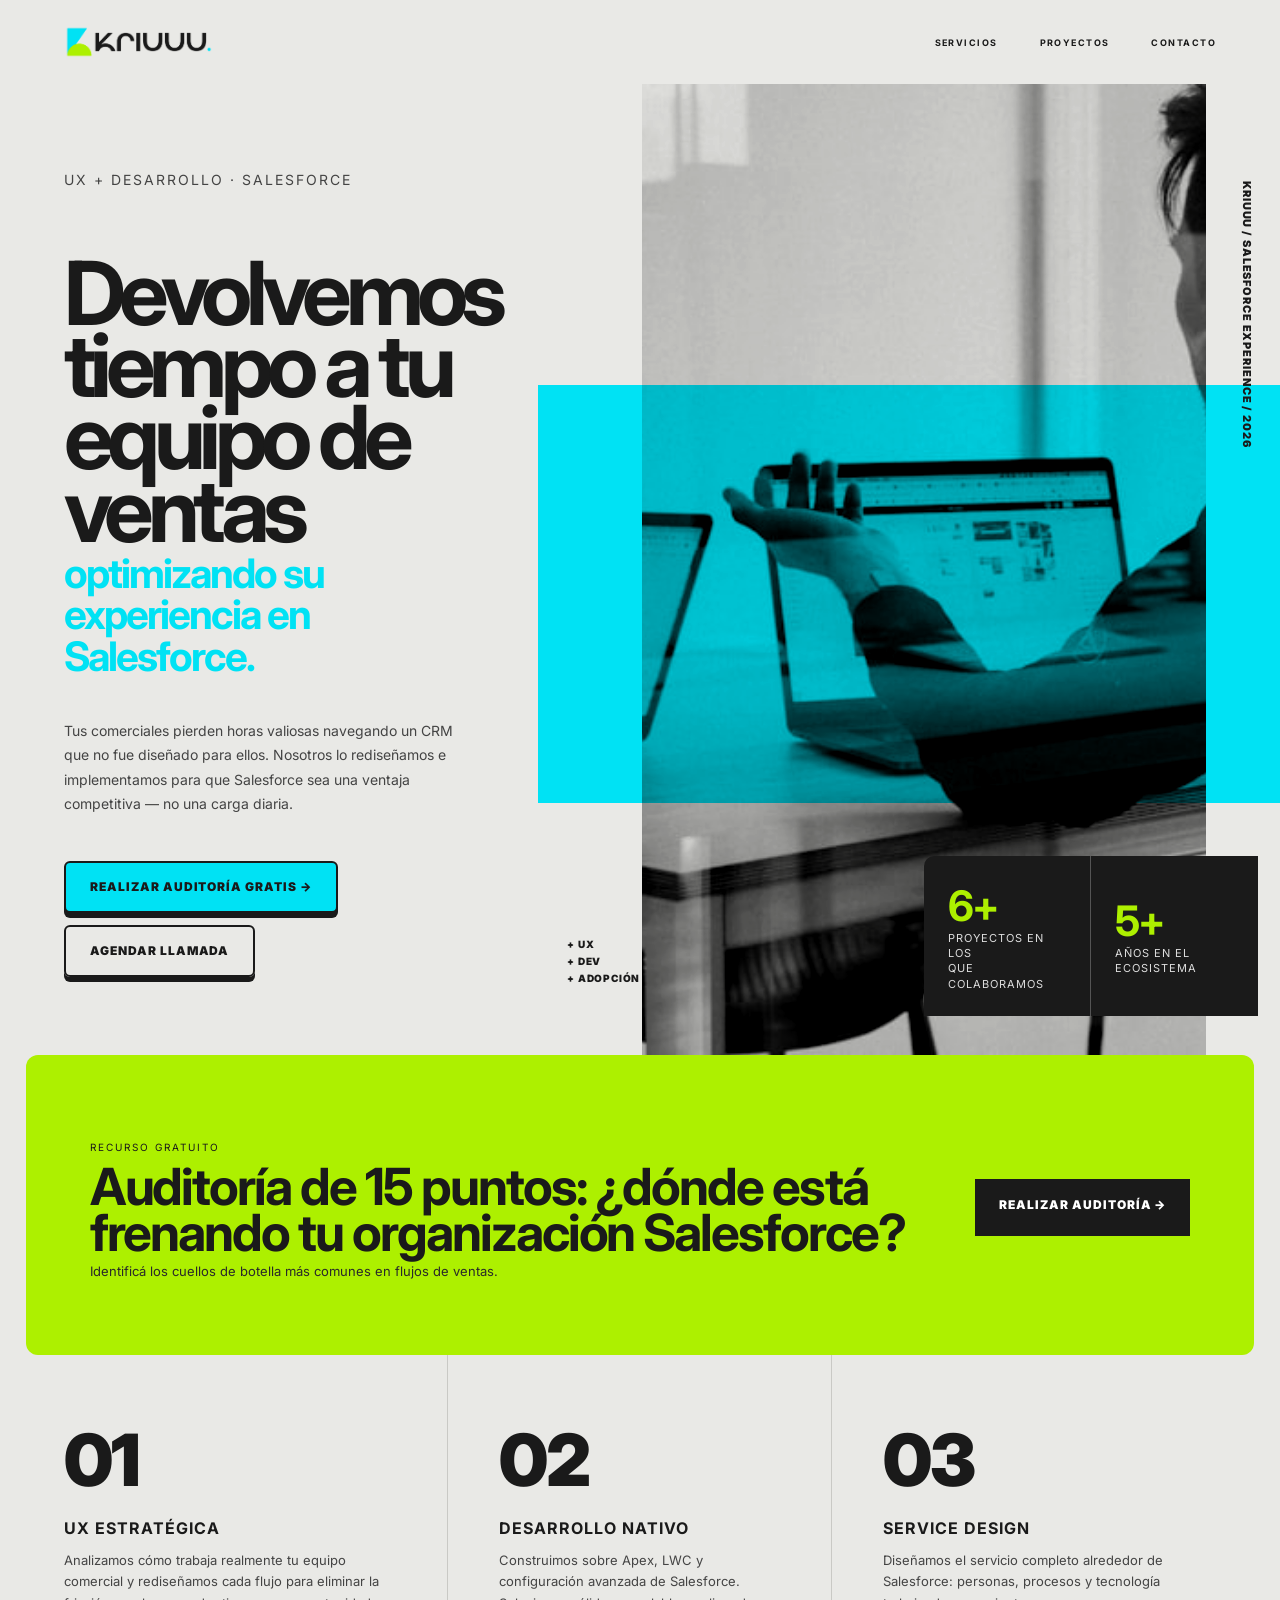
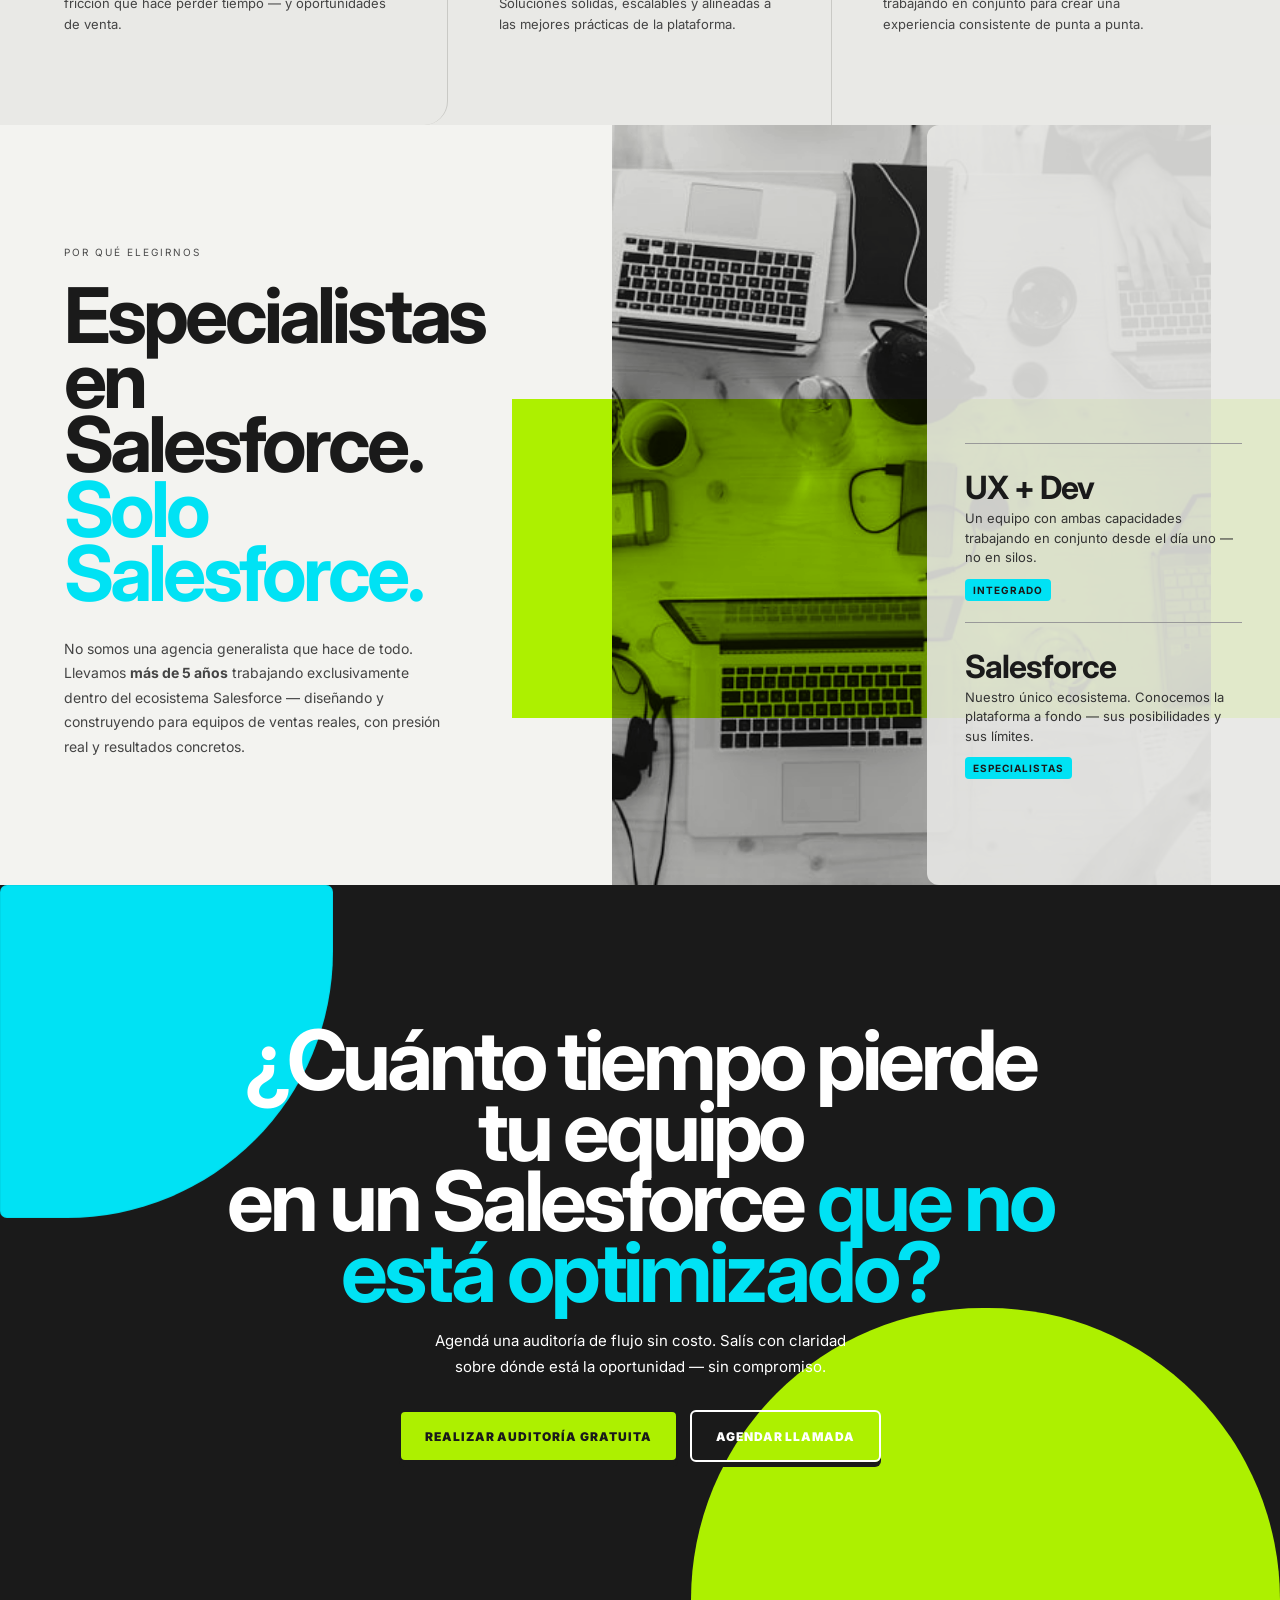
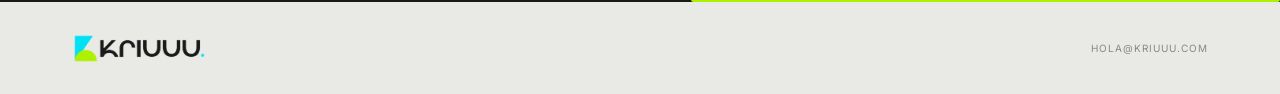
==== index.html @ a0462e57 "Renovar cache de estilos finales" ====
<!doctype html>
<html lang="es">
  <head>
    <meta charset="UTF-8" />
    <meta name="viewport" content="width=device-width, initial-scale=1" />
    <meta name="description" content="UX y desarrollo Salesforce para equipos comerciales." />
    <title>kriuuu — Salesforce UX + Desarrollo</title>
    <link rel="preconnect" href="https://fonts.googleapis.com" />
    <link rel="preconnect" href="https://fonts.gstatic.com" crossorigin />
    <link href="https://fonts.googleapis.com/css2?family=Inter:wght@400;700;900&display=swap" rel="stylesheet" />
    <link rel="stylesheet" href="./styles.css?v=20261105-10" />
    <script src="./script.js" defer></script>
  </head>
  <body>
    <a class="skip-link" href="#contenido-principal">Saltar al contenido principal</a>
    <header class="nav">
      <a class="logo" href="#contenido-principal" aria-label="Kriuuu - Inicio"><img src="./logo-kriuuu.png" alt="Kriuuu"></a>
      <button class="menu-button" aria-label="Abrir menú" aria-expanded="false">Menú</button>
      <nav class="nav-links" aria-label="Navegación principal">
        <a href="#servicios">Servicios</a>
        <a href="#proyectos">Proyectos</a>
        <a href="#contacto">Contacto</a>
      </nav>
    </header>

    <main id="contenido-principal" tabindex="-1">
      <section class="hero">
        <div class="hero-copy">
          <p class="eyebrow">UX + Desarrollo · Salesforce</p>
          <h1>Devolvemos tiempo a tu equipo de ventas <em>optimizando su experiencia en Salesforce.</em></h1>
          <p class="body-copy">Tus comerciales pierden horas valiosas navegando un CRM que no fue diseñado para ellos. Nosotros lo rediseñamos e implementamos para que Salesforce sea una ventaja competitiva — no una carga diaria.</p>
          <div class="button-row">
            <a class="button button-teal" href="./auditoria.html">Realizar auditoría gratis →</a>
            <a class="button button-outline" href="https://calendly.com/mmartinez-kriuuu/kriuuu-auditoria-salesforce" target="_blank" rel="noopener noreferrer">Agendar llamada</a>
          </div>
        </div>
        <div class="hero-visual">
          <img src="./hero.jpg" alt="Profesional trabajando con Salesforce en una laptop" />
          <div class="teal-overlay"></div>
          <div class="stats">
            <div class="stat"><strong>6+</strong><span>Proyectos en los<br />que colaboramos</span></div>
            <div class="stat"><strong>5+</strong><span>Años en el<br />ecosistema</span></div>
          </div>
        </div>
      </section>

      <section class="resource" id="recurso">
        <div>
          <p class="eyebrow">Recurso gratuito</p>
          <h2>Auditoría de 15 puntos: ¿dónde está frenando tu organización Salesforce?</h2>
          <p>Identificá los cuellos de botella más comunes en flujos de ventas.</p>
        </div>
        <a class="button button-dark" href="./auditoria.html">Realizar auditoría →</a>
      </section>

      <section class="services" id="servicios">
        <article><span>01</span><h3>UX estratégica</h3><p>Analizamos cómo trabaja realmente tu equipo comercial y rediseñamos cada flujo para eliminar la fricción que hace perder tiempo — y oportunidades de venta.</p></article>
        <article><span>02</span><h3>Desarrollo nativo</h3><p>Construimos sobre Apex, LWC y configuración avanzada de Salesforce. Soluciones sólidas, escalables y alineadas a las mejores prácticas de la plataforma.</p></article>
        <article><span>03</span><h3>Service Design</h3><p>Diseñamos el servicio completo alrededor de Salesforce: personas, procesos y tecnología trabajando en conjunto para crear una experiencia consistente de punta a punta.</p></article>
      </section>

      <section class="about" id="proyectos">
        <div class="about-copy">
          <p class="eyebrow">Por qué elegirnos</p>
          <h2>Especialistas en<br />Salesforce.<br /><em>Solo Salesforce.</em></h2>
          <p>No somos una agencia generalista que hace de todo. Llevamos <strong>más de 5 años</strong> trabajando exclusivamente dentro del ecosistema Salesforce — diseñando y construyendo para equipos de ventas reales, con presión real y resultados concretos.</p>
        </div>
        <div class="about-visual">
          <img src="./about.png" alt="Vista superior de un equipo trabajando con computadoras" />
          <div class="teal-overlay"></div>
          <div class="capabilities">
            <article><h3>UX + Dev</h3><p>Un equipo con ambas capacidades trabajando en conjunto desde el día uno — no en silos.</p><span>Integrado</span></article>
            <article><h3>Salesforce</h3><p>Nuestro único ecosistema. Conocemos la plataforma a fondo — sus posibilidades y sus límites.</p><span>Especialistas</span></article>
          </div>
        </div>
      </section>

      <section class="cta" id="contacto">
        <h2>¿Cuánto tiempo pierde tu equipo<br />en un Salesforce <em>que no está optimizado?</em></h2>
        <p>Agendá una auditoría de flujo sin costo. Salís con claridad sobre dónde está la oportunidad — sin compromiso.</p>
        <div class="button-row">
          <a class="button button-lime" href="./auditoria.html">Realizar auditoría gratuita</a>
          <a class="button button-ghost" href="https://calendly.com/mmartinez-kriuuu/kriuuu-auditoria-salesforce" target="_blank" rel="noopener noreferrer">Agendar llamada</a>
        </div>
      </section>
    </main>

    <footer><a class="logo" href="#contenido-principal" aria-label="Kriuuu - Inicio"><img src="./logo-kriuuu.png" alt="Kriuuu"></a><a href="mailto:hola@kriuuu.com">hola@kriuuu.com</a></footer>
  </body>
</html>
---- styles.css ----
:root { --ink:#1a1a1a; --text:#444; --line:#d8d8d8; --teal:#00e2f4; --deep-teal:#00e2f4; --lime:#adf000; }
* { box-sizing:border-box; }
html { scroll-behavior:smooth; }
body { margin:0; color:var(--ink); background:#fff; font-family:Inter,Arial,sans-serif; }
a { color:inherit; text-decoration:none; }
.nav { height:116px; padding:0 5.6vw; border-bottom:1px solid var(--line); display:flex; align-items:center; justify-content:space-between; }
.logo { width:170px; display:inline-flex; align-items:center; flex:none; }
.logo img { display:block; width:100%; height:auto; }
.nav-links { display:flex; gap:32px; }
.nav-links a,.eyebrow { color:#555; font-size:10px; letter-spacing:2px; text-transform:uppercase; }
.menu-button { display:none; border:0; background:none; font:700 11px Inter; text-transform:uppercase; letter-spacing:1px; }
.hero,.about { min-height:620px; display:grid; grid-template-columns:1fr 1fr; border-bottom:1px solid var(--line); }
.hero { min-height:740px; }
.hero-copy,.about-copy { padding:80px 11%; display:flex; flex-direction:column; justify-content:center; border-right:1px solid var(--line); }
.hero h1 { max-width:560px; margin:32px 0 24px; font-size:40px; line-height:1.06; letter-spacing:-1.5px; }
em { color:var(--teal); font-style:normal; }
.body-copy { max-width:400px; }
.hero-copy p,.about-copy>p:last-child { font-size:14px; line-height:1.75; color:var(--text); }
.button-row { display:flex; gap:12px; flex-wrap:wrap; margin-top:30px; }
.button { min-height:48px; padding:0 22px; display:inline-flex; align-items:center; justify-content:center; font-size:11px; font-weight:700; letter-spacing:1.1px; text-align:center; text-transform:uppercase; transition:transform .18s,background .18s; }
.button:hover { transform:translateY(-2px); }
.button-teal { color:#fff; background:var(--teal); }
.button-outline { border:2px solid var(--ink); }
.hero-visual,.about-visual { position:relative; overflow:hidden; min-height:520px; }
.hero-visual>img,.about-visual>img { width:100%; height:100%; object-fit:cover; position:absolute; }
.teal-overlay { position:absolute; inset:0; background:rgba(0,226,244,.82); }
.stats { position:absolute; left:7%; right:7%; bottom:48px; display:grid; grid-template-columns:1fr 1fr; }
.stat { min-height:154px; padding:34px 32px 0; border-top:2px solid rgba(255,255,255,.25); }
.stat:first-child { border-right:1px solid rgba(255,255,255,.25); }
.stat strong { display:block; color:var(--teal); font-size:45px; letter-spacing:-2px; }
.stat span { color:rgba(255,255,255,.85); font-size:11px; line-height:1.4; letter-spacing:1px; text-transform:uppercase; }
.resource { min-height:231px; padding:60px 5.6%; color:var(--ink); background:var(--lime); display:flex; align-items:center; justify-content:space-between; gap:40px; }
.resource h2 { margin:10px 0 8px; font-size:20px; letter-spacing:-.5px; }
.resource p:last-child { margin:0; color:#292929; font-size:13px; }
.button-dark { color:#fff; background:var(--ink); flex:none; }
.services { display:grid; grid-template-columns:repeat(3,1fr); border-bottom:1px solid var(--line); }
.services article { min-height:296px; padding:78px 4%; border-right:1px solid var(--line); }
.services article:last-child { border:0; }
.services span { color:var(--line); font-size:35px; font-weight:900; letter-spacing:-2px; }
.services h3 { margin:6px 0 12px; font-size:13px; letter-spacing:1px; text-transform:uppercase; }
.services p { margin:0; color:var(--text); font-size:13px; line-height:1.65; }
.services strong { color:var(--deep-teal); }
.about-copy h2 { margin:16px 0; font-size:36px; line-height:1.1; letter-spacing:-1px; }
.about-copy>p:last-child { max-width:380px; }
.capabilities { position:absolute; inset:0; padding:17% 10%; display:flex; flex-direction:column; justify-content:center; color:#fff; }
.capabilities article { padding:0 0 40px; border-bottom:1px solid rgba(255,255,255,.2); }
.capabilities article+article { padding-top:40px; border:0; }
.capabilities h3 { margin:0 0 2px; font-size:32px; letter-spacing:-1px; }
.capabilities p { margin:0 0 10px; font-size:13px; line-height:1.5; color:rgba(255,255,255,.9); }
.capabilities span { padding:5px 8px; color:var(--ink); background:var(--teal); font-size:10px; font-weight:700; letter-spacing:1px; text-transform:uppercase; }
.cta { min-height:654px; padding:150px 24px; color:#fff; background:var(--ink); text-align:center; }
.cta h2 { margin:0 auto; max-width:680px; font-size:43px; line-height:1.05; letter-spacing:-1.5px; }
.cta h2 em { color:var(--teal); }
.cta>p { max-width:420px; margin:20px auto; color:#aaa; font-size:14px; line-height:1.75; }
.cta .button-row { justify-content:center; }
.button-lime { color:var(--ink); background:var(--teal); }
.button-ghost { border:2px solid #555; }
footer { height:126px; padding:0 5.6%; display:flex; align-items:center; justify-content:space-between; border-top:1px solid var(--line); }
footer .logo { width:135px; }
footer>a:last-child { color:#888; font-size:10px; letter-spacing:1px; text-transform:uppercase; }
@media (max-width:800px) {
  .nav { height:82px; }
  .menu-button { display:block; }
  .nav-links { display:none; position:absolute; z-index:10; top:82px; left:0; right:0; padding:24px; background:#fff; border-bottom:1px solid var(--line); }
  .nav-links.open { display:flex; flex-direction:column; }
  .hero,.about { grid-template-columns:1fr; }
  .hero-copy,.about-copy { padding:72px 7%; border-right:0; }
  .hero h1 { font-size:36px; }
  .hero-visual { min-height:590px; }
  .about-visual { min-height:560px; }
  .resource { align-items:flex-start; flex-direction:column; }
  .services { grid-template-columns:1fr; }
  .services article { min-height:0; padding:52px 7%; border-right:0; border-bottom:1px solid var(--line); }
  .cta { min-height:580px; padding:100px 7%; }
  .cta h2 { font-size:36px; }
}
@media (max-width:480px) {
  .logo { width:145px; }
  .hero-copy { padding-top:58px; padding-bottom:58px; }
  .hero h1 { font-size:31px; }
  .hero-visual { min-height:500px; }
  .stats { left:5%; right:5%; bottom:28px; }
  .stat { padding:25px 18px 0; }
  .stat strong { font-size:38px; }
  .resource { padding:48px 7%; }
  .about-copy h2 { font-size:32px; }
  .capabilities { padding:12% 7%; }
  .capabilities h3 { font-size:28px; }
  .cta h2 { font-size:31px; }
  .button { width:100%; }
}
@media (prefers-reduced-motion:reduce) { html { scroll-behavior:auto; } .button { transition:none; } }
.audit-body{padding:30px 16px;background:#202020}.audit-page{width:min(794px,100%);margin:auto;background:#fff;box-shadow:0 4px 40px #0004}.audit-header{height:52px;padding:0 48px;display:flex;align-items:center;justify-content:space-between;border-bottom:1px solid var(--line);color:#888;font-size:8.5px;letter-spacing:1.5px;text-transform:uppercase}.audit-header a{color:var(--ink);font-size:21px;font-weight:900;letter-spacing:-1.5px;text-transform:none}.audit-step{display:none}.audit-step.active{display:block}.audit-kicker{margin:0 0 16px;color:#888;font-size:8.5px;letter-spacing:1.7px;text-transform:uppercase}.audit-cover{padding:48px;min-height:253px;background:var(--lime)}.audit-cover .audit-kicker{color:#555}.audit-cover h1{margin:0 0 8px;font-size:44px;line-height:1.02;letter-spacing:-2.5px}.audit-cover h2{margin:0;font-size:17px}.audit-intro{display:grid;grid-template-columns:1fr 1fr;border-bottom:1px solid var(--line)}.audit-intro article{min-height:240px;padding:32px 48px;font-size:11.5px;line-height:1.75}.intro-dark{color:#fff;background:var(--ink)}.intro-dark .audit-kicker{color:#ffffff66}.audit-tags{display:flex;gap:6px;flex-wrap:wrap}.audit-tags span{padding:5px 8px;color:var(--ink);background:var(--lime);font-size:7.5px;font-weight:700;text-transform:uppercase}.audit-how,.result-guide{padding:28px 48px 0;border-bottom:1px solid var(--line)}.audit-how>div{display:grid;grid-template-columns:repeat(3,1fr)}.audit-how article{min-height:120px;padding-right:20px}.audit-how article+article{padding-left:20px;border-left:1px solid var(--line)}.audit-how b{color:var(--line);font-size:32px}.audit-how p{font-size:10px;line-height:1.65}.result-guide>div{display:grid;grid-template-columns:repeat(4,1fr);border:1px solid var(--line)}.result-guide article{min-height:123px;padding:18px;border-right:1px solid var(--line)}.result-guide article:last-child{border:0}.result-guide i{display:block;width:8px;height:8px;margin-bottom:10px;background:currentColor}.result-guide b{display:block;color:var(--ink);font-size:8.5px}.result-guide strong{display:block;margin:5px 0;font-size:13px}.result-guide p{color:#888;font-size:8.5px;line-height:1.5}.excellent{color:var(--teal)}.improvable{color:#c8b800}.critical{color:#e07800}.urgent{color:#d4183d}.audit-actions{padding:32px 48px;display:flex;justify-content:space-between;gap:16px}.audit-actions button,.audit-actions a{border:0;padding:14px 20px;background:var(--lime);font:700 9px Inter;letter-spacing:1px;text-transform:uppercase;cursor:pointer}.audit-actions .back,.audit-actions a{color:#666;background:#f2f2f2}.question-category>header{height:48px;padding:0 48px;display:flex;align-items:center;gap:16px}.question-category>header span{font-size:10px;font-weight:900;letter-spacing:2px}.question-category>header b{font-size:13px}.question-category>header small{opacity:.45;font-size:8.5px;letter-spacing:1px;text-transform:uppercase}.question-category.ux>header{background:var(--teal)}.question-category.adoption>header{color:#fff;background:var(--deep-teal)}.question-category.data>header{color:#fff;background:var(--ink)}.question-category>div{padding:0 48px}.question{min-height:84px;padding:18px 0;display:grid;grid-template-columns:48px 1fr auto;gap:20px;border-bottom:1px solid var(--line)}.question>span{font-size:13px;font-weight:900;color:var(--teal)}.adoption .question>span{color:var(--deep-teal)}.data .question>span{color:#999}.question h3{margin:0 0 6px;font-size:11px;letter-spacing:.55px;text-transform:uppercase}.question p{margin:0;color:var(--text);font-size:11px;line-height:1.7}.question fieldset{margin:0;padding:0;display:flex;gap:6px;border:0}.question label{width:34px;height:28px;display:flex;align-items:center;justify-content:center;border:1px solid var(--line);color:#777;font-size:8px;font-weight:700;cursor:pointer}.question label:has(input:checked){color:#fff;border-color:var(--deep-teal);background:var(--deep-teal)}.question input{position:absolute;opacity:0}.audit-note{margin:40px 48px 0;padding:14px 16px;border-top:1px solid var(--line);border-left:4px solid var(--deep-teal)}.audit-note b{color:var(--deep-teal);font-size:8px;letter-spacing:1px;text-transform:uppercase}.audit-note p{color:var(--text);font-size:9px;line-height:1.6}.audit-result{margin:32px 48px;padding:28px;border:1px solid var(--line)}.audit-result h2{margin:0;font-size:28px}.audit-result>p:last-of-type{color:var(--text);font-size:12px}.audit-result>div{height:8px;background:#eee}.audit-result>div span{display:block;width:0;height:100%;background:var(--teal);transition:width .3s}.audit-offer{margin:24px 48px;padding:36px 40px;color:#fff;background:var(--ink)}.audit-offer .audit-kicker{color:#ffffff66}.audit-offer h2{font-size:18px;line-height:1.3}.audit-offer h2 em{color:var(--lime)}.audit-offer>p{color:#ffffffb8;font-size:11px;line-height:1.75}.audit-offer>div{margin-top:24px;padding:20px 24px;display:grid;grid-template-columns:1fr auto;align-items:center;gap:24px;border:1px solid #ffffff20;background:#ffffff10}.audit-offer>div p{margin:0;color:#ffffffd9;font-size:11px;line-height:1.7}.audit-offer>div b{color:var(--lime);font-size:8.5px;text-transform:uppercase}.audit-offer>div a{padding:14px 18px;color:var(--ink);background:var(--lime);font-size:9px;font-weight:700;text-transform:uppercase}.audit-footer{height:40px;display:flex;align-items:center;justify-content:center;border-top:1px solid var(--line);color:#888;font-size:8px;letter-spacing:.8px;text-transform:uppercase}
@media(max-width:650px){.audit-body{padding:0}.audit-header{padding:0 20px}.audit-header>span:nth-child(2){display:none}.audit-cover{padding:42px 24px}.audit-cover h1{font-size:38px}.audit-intro{grid-template-columns:1fr}.audit-intro article{min-height:0;padding:36px 24px}.audit-how,.result-guide{padding:28px 24px 0}.audit-how>div,.result-guide>div{grid-template-columns:1fr}.audit-how article{min-height:0;padding:20px 0!important;border-left:0!important;border-bottom:1px solid var(--line)}.result-guide article{min-height:0;border-right:0;border-bottom:1px solid var(--line)}.question-category>header,.question-category>div{padding-left:24px;padding-right:24px}.question{grid-template-columns:32px 1fr;gap:12px}.question fieldset{grid-column:2}.question label{width:60px;height:34px}.audit-note,.audit-result,.audit-offer{margin-left:24px;margin-right:24px}.audit-offer{padding:28px 24px}.audit-offer>div{grid-template-columns:1fr}.audit-actions{padding:28px 24px}}

/* Resultado visual e interactivo */
.audit-result{--result-color:#aaa;margin:32px 48px;padding:32px;display:grid;grid-template-columns:180px 1fr;gap:32px;align-items:center;border:1px solid var(--line);background:#f8f8f6}
.audit-result[data-level="excellent"]{--result-color:var(--teal)}.audit-result[data-level="improvable"]{--result-color:#c8b800}.audit-result[data-level="critical"]{--result-color:#e07800}.audit-result[data-level="urgent"]{--result-color:#d4183d}
.audit-result>.score-ring{--score:0deg;width:168px;height:168px;padding:13px;border-radius:50%;background:conic-gradient(var(--result-color) var(--score),#e4e4df 0);transition:background .4s}
.audit-result>.result-content{height:auto;background:transparent}.audit-result>.result-content span{display:inline;width:auto;height:auto;background:transparent;transition:none}.audit-result>.result-content .result-status{display:inline-block;color:#fff;background:var(--result-color)}.audit-result .category-scores i span{display:block;width:0;height:100%;background:var(--result-color);transition:width .4s}
.score-ring>div{height:100%;display:flex;flex-direction:column;align-items:center;justify-content:center;border-radius:50%;background:#fff}.score-ring strong{font-size:50px;line-height:1;letter-spacing:-3px}.score-ring span{margin-top:5px;color:#888;font-size:9px;letter-spacing:1px;text-transform:uppercase}
.result-content h2{max-width:430px;margin:8px 0;font-size:25px;line-height:1.12;letter-spacing:-.8px}.result-content>p:not(.audit-kicker):not(.result-count){margin:0;color:var(--text);font-size:11.5px;line-height:1.65}.result-status{display:inline-block;padding:5px 8px;color:#fff;background:var(--result-color);font-size:8px;font-weight:700;letter-spacing:1px;text-transform:uppercase}
.category-scores{margin-top:22px;display:grid;grid-template-columns:repeat(3,1fr);gap:12px}.category-scores>div{display:grid;grid-template-columns:1fr auto;gap:7px}.category-scores span,.category-scores b{font-size:8px;text-transform:uppercase}.category-scores i{grid-column:1/-1;height:5px;overflow:hidden;background:#e2e2dd}.category-scores i span{display:block;width:0;height:100%;background:var(--result-color);transition:width .4s}.result-count{margin:18px 0 0;color:#777;font-size:9px;text-transform:uppercase}.result-count strong{color:var(--ink);font-size:14px}
@media(max-width:650px){.audit-result{grid-template-columns:1fr;padding:26px}.score-ring{margin:auto}.category-scores{grid-template-columns:1fr}}

/* Flujo continuo: toda la auditoría en una sola página */
.audit-step{display:block}.audit-step[data-step="2"],.audit-step[data-step="3"]{border-top:12px solid #f0f0ed}.audit-step[data-step="1"]>.audit-actions,.audit-step[data-step="2"]>.audit-actions{display:none}.audit-step[data-step="3"]>.audit-actions{justify-content:flex-end}.audit-step[data-step="3"]>.audit-actions .back{display:none}

.answers-missing{display:flex!important;width:fit-content!important;height:auto!important;margin:10px 0 0!important;padding:7px 10px;color:#666!important;background:#ecece7!important;font-size:9px!important;line-height:1.4!important}.answers-missing[hidden]{display:none!important}
.score-ring>div{display:grid;place-content:center;place-items:center;text-align:center}.score-ring strong{display:block;width:100%;margin:0;text-align:center;font-variant-numeric:tabular-nums;letter-spacing:-2px;transform:translateX(-1px)}.score-ring span{display:block;width:100%;height:auto;text-align:center}

/* Respuestas de la Auditoría 360° */
.question fieldset{flex-wrap:wrap;justify-content:flex-end}.question label{width:auto;min-width:38px;padding:0 7px}.question label.na:has(input:checked){color:#444;border-color:#aaa;background:#ddd}.question-category.commercial>header{background:var(--teal)}.question-category.clouds>header{color:#fff;background:var(--ink)}
.audit-profile{margin:32px 48px 0;padding:28px;border:1px solid var(--line);background:#f8f8f6}.audit-profile h2{margin:0 0 8px;font-size:22px}.audit-profile>p:not(.audit-kicker){margin:0;color:var(--text);font-size:10px;line-height:1.6}.audit-profile>div{margin-top:22px;display:grid;grid-template-columns:1fr 1fr;gap:14px}.audit-profile label{display:grid;gap:7px;color:#555;font-size:8px;font-weight:700;letter-spacing:.7px;text-transform:uppercase}.audit-profile input,.audit-profile select{width:100%;height:39px;padding:0 11px;border:1px solid var(--line);border-radius:0;background:#fff;color:var(--ink);font:10px Inter;text-transform:none}.audit-profile input:focus,.audit-profile select:focus{outline:2px solid var(--teal);outline-offset:1px}
@media(max-width:650px){.audit-profile{margin:28px 24px 0;padding:24px}.audit-profile>div{grid-template-columns:1fr}.question fieldset{justify-content:flex-start}}

/* Identidad visual Kriuuu: cyan + lima + negro, auditoría a pantalla completa */
.audit-body{--ink:#1a1a1a;--text:#444;--line:#d8d8d8;--teal:#00e2f4;--deep-teal:#00e2f4;--lime:#adf000;width:100%;padding:0;background:#f5f5f2}
.audit-page{width:100%;max-width:none;margin:0;background:#fff;box-shadow:none;overflow:hidden}
.audit-header{height:82px;padding:0 6vw;border-color:var(--line);background:#fff}.audit-header .logo{width:155px}
.audit-cover{min-height:390px;padding:80px 6vw;color:#fff;background:var(--ink);position:relative;overflow:hidden}.audit-cover:before{content:"";position:absolute;width:300px;height:300px;right:8vw;top:0;background:var(--teal);clip-path:polygon(0 0,100% 0,0 100%)}.audit-cover:after{content:"";position:absolute;width:360px;height:180px;right:3vw;bottom:-1px;border-radius:360px 360px 0 0;background:var(--lime)}.audit-cover .audit-kicker{color:#fff}.audit-cover h1,.audit-cover h2,.audit-cover .audit-kicker{position:relative;z-index:1}.audit-cover h1{font-size:clamp(54px,7vw,104px);letter-spacing:-5px}.audit-cover h2{font-size:clamp(18px,2vw,30px)}
.audit-intro article{min-height:300px;padding:56px 6vw;font-size:14px}.intro-dark{background:var(--ink)}.audit-tags span{color:var(--ink);background:var(--teal)}
.audit-how,.result-guide{padding:48px 6vw 0}.audit-how article{min-height:145px}.audit-how b{color:var(--teal);font-size:42px}.audit-how p{font-size:12px}.result-guide article{min-height:150px;padding:24px}.result-guide strong{font-size:16px}.result-guide p{font-size:10px}.excellent,.improvable{color:var(--teal)}.urgent,.critical{color:var(--lime)}
.audit-profile{margin:48px 6vw 0;padding:40px;background:#f6f4ef}.audit-profile h2{font-size:30px}.audit-profile>p:not(.audit-kicker){font-size:12px}.audit-profile label{font-size:9px}.audit-profile input,.audit-profile select{height:48px;font-size:12px}
.question-category>header{height:64px;padding:0 6vw}.question-category>header b{font-size:16px}.question-category>div{padding:0 6vw}.question-category.commercial>header{color:var(--ink);background:var(--teal)}.question-category.data>header,.question-category.clouds>header{color:var(--ink);background:var(--lime)}
.question{min-height:110px;padding:24px 0;grid-template-columns:58px 1fr auto}.question>span,.data .question>span{color:var(--deep-teal);font-size:16px}.question h3{font-size:12px}.question p{font-size:13px}.question label{min-width:54px;height:36px;padding:0 11px;border-color:#b8b8b8;font-size:8px}.question label:has(input:checked){color:var(--ink);border-color:var(--lime);background:var(--lime)}.question label.na:has(input:checked){color:var(--ink);border-color:var(--teal);background:var(--teal)}
.audit-note{margin:48px 6vw 0;padding:20px 22px;border-left-color:var(--teal)}.audit-note b{color:var(--deep-teal)}.audit-note p{font-size:11px}
.audit-result{margin:56px 6vw;padding:48px;grid-template-columns:220px 1fr;gap:48px;border-color:var(--line);background:#f6f4ef}.audit-result[data-level="excellent"]{--result-color:var(--teal)}.audit-result[data-level="improvable"]{--result-color:var(--lime)}.audit-result[data-level="critical"],.audit-result[data-level="urgent"]{--result-color:var(--lime)}.audit-result>.score-ring{width:210px;height:210px;padding:16px}.score-ring strong{font-size:62px}.result-content h2{max-width:700px;font-size:34px}.category-scores{gap:24px}.category-scores span,.category-scores b{font-size:9px}
.audit-offer{margin:32px 6vw;padding:56px 6vw;background:var(--ink)}.audit-offer h2{max-width:900px;font-size:28px}.audit-offer h2 em{color:var(--teal)}.audit-offer>div b{color:var(--teal)}.audit-offer>div a{color:var(--ink);background:var(--teal)}
.audit-actions{padding:38px 6vw}.audit-actions button{color:var(--ink);background:var(--lime)}.audit-footer{height:64px;color:#555;background:#f5f5f2}
@media(max-width:650px){.audit-cover{min-height:330px;padding:58px 24px}.audit-cover:after{width:220px;height:110px}.audit-cover h1{font-size:54px;letter-spacing:-3px}.audit-intro article{padding:40px 24px}.audit-how,.result-guide{padding:32px 24px 0}.audit-profile{margin:32px 24px 0;padding:26px}.question-category>header,.question-category>div{padding-left:24px;padding-right:24px}.audit-result{margin:36px 24px;padding:28px;grid-template-columns:1fr}.audit-result>.score-ring{width:180px;height:180px;margin:auto}.audit-offer{margin:28px 24px;padding:34px 26px}.audit-offer h2{font-size:22px}}

/* Accesibilidad y contraste */
.skip-link{position:fixed;z-index:9999;top:12px;left:12px;padding:12px 16px;color:#fff;background:#000;font-size:14px;font-weight:700;transform:translateY(-180%)}.skip-link:focus{transform:translateY(0)}
:focus-visible{outline:3px solid #000;outline-offset:4px}.cta :focus-visible,.intro-dark :focus-visible,.audit-cover :focus-visible,.audit-offer :focus-visible{outline-color:#00e2f4}
.button-teal,.button-lime{color:#111}.button-dark{color:#fff}.button{min-height:48px;font-size:12px}.nav-links a,.eyebrow{color:#4b4b4b}.hero h1 em,.about-copy h2 em{color:var(--ink)}.services strong{color:var(--ink)}.teal-overlay{background:rgba(0,226,244,.82)}
.resource .eyebrow{color:#1a1a1a}.button-outline{border-color:#111}.button-ghost{border-color:#aaa}
.audit-kicker{color:#555;font-size:10px}.intro-dark .audit-kicker,.audit-offer .audit-kicker{color:#ddd}.audit-cover .audit-kicker{color:#fff}.audit-profile label{color:#3d3d3d;font-size:11px}.audit-profile input,.audit-profile select{border-color:#777;font-size:14px}
.question h3{font-size:13px}.question p{color:#3d3d3d;font-size:14px}.question label{min-width:58px;height:44px;font-size:10px}.question label:has(input:focus-visible){outline:3px solid #000;outline-offset:3px}
.result-guide p{color:#4d4d4d;font-size:11px}.answers-missing{color:#333!important;background:#e6e6e6!important;font-size:11px!important}.result-status{font-size:10px}.audit-result[data-level="excellent"] .result-status{color:#111}.category-scores span,.category-scores b,.result-count{font-size:11px}.audit-footer{color:#4d4d4d;font-size:10px}
@media(prefers-contrast:more){:root,.audit-body{--text:#252525;--line:#777}.teal-overlay{background:rgba(0,70,75,.92)}.button,.question label{border:2px solid currentColor}}

/* Sistema visual Kriuuu — geometría, ritmo y componentes */
:root{--paper:#f7f7f3;--muted:#666;--content:1240px}
.nav{height:96px;padding:0 max(5.6vw,32px);position:relative;background:#fff;border-bottom:2px solid var(--ink)}
.nav:after{content:"";position:absolute;right:0;bottom:-2px;width:13vw;min-width:120px;height:8px;background:linear-gradient(90deg,var(--teal) 0 58%,var(--lime) 58%)}
.nav-links a{position:relative;padding:12px 0;color:var(--ink);font-weight:700}
.nav-links a:after{content:"";position:absolute;left:0;right:100%;bottom:5px;height:3px;background:var(--teal);transition:right .18s ease}
.nav-links a:hover:after{right:0}
.hero{min-height:720px;background:var(--paper)}
.hero-copy{position:relative;padding:clamp(72px,8vw,120px) max(8%,5.6vw);overflow:hidden}
.hero-copy:before{content:"";position:absolute;right:-1px;top:0;width:clamp(110px,13vw,210px);aspect-ratio:1;background:var(--teal);clip-path:polygon(100% 0,100% 100%,0 0)}
.hero-copy:after{content:"";position:absolute;right:-1px;bottom:0;width:clamp(180px,20vw,320px);height:clamp(90px,10vw,160px);border-radius:320px 320px 0 0;background:var(--lime);opacity:.95}
.hero-copy>*{position:relative;z-index:1}
.hero h1{max-width:680px;margin:26px 0 24px;font-size:clamp(42px,4.6vw,72px);line-height:.98;letter-spacing:-.055em}
.hero h1 em{display:block;margin-top:.14em;color:var(--deep-teal)}
.body-copy{max-width:540px}
.button{border:2px solid transparent;min-height:52px;padding:0 24px;transition:transform .18s,box-shadow .18s,background .18s}
.button:hover{transform:translate(-3px,-3px);box-shadow:5px 5px 0 var(--ink)}
.button-teal{color:var(--ink);background:var(--teal)}
.button-outline{background:#fff}
.hero-visual{border-left:2px solid var(--ink)}
.teal-overlay{background:linear-gradient(180deg,rgba(0,86,93,.44),rgba(0,35,38,.86))}
.stats{left:0;right:0;bottom:0;gap:0}
.stat{min-height:170px;padding:34px clamp(24px,4vw,54px);display:flex;flex-direction:column;justify-content:center;background:rgba(26,26,26,.9);border-top:0}
.stat:first-child{border-right:1px solid #ffffff40}
.stat strong{color:var(--lime);font-size:52px}
.resource{min-height:250px;padding:58px max(5.6vw,32px);position:relative;overflow:hidden;background:var(--lime);border-top:2px solid var(--ink);border-bottom:2px solid var(--ink)}
.resource:after{content:"";position:absolute;right:17%;top:0;width:160px;height:160px;background:var(--teal);clip-path:polygon(0 0,100% 0,0 100%)}
.resource>div,.resource>.button{position:relative;z-index:1}
.resource h2{max-width:800px;font-size:clamp(24px,2.6vw,40px);line-height:1.06;letter-spacing:-.04em}
.services{background:#fff;border-bottom:2px solid var(--ink)}
.services article{min-height:340px;padding:64px max(4%,32px);position:relative;border-right:2px solid var(--ink);transition:background .2s}
.services article:hover{background:var(--paper)}
.services span{color:var(--teal);font-size:48px}
.services h3{font-size:16px}
.about{border-bottom:2px solid var(--ink)}
.about-copy{background:var(--paper)}
.about-copy h2{font-size:clamp(42px,4.7vw,70px);line-height:.98;letter-spacing:-.05em}
.about-copy h2 em{color:var(--deep-teal)}
.about-visual{border-left:2px solid var(--ink)}
.capabilities article{padding-left:22px;border-left:6px solid var(--teal);border-bottom:0}
.capabilities article+article{border-left-color:var(--lime)}
.capabilities span{background:var(--lime)}
.cta{min-height:620px;padding:130px 24px;position:relative;overflow:hidden}
.cta:before{content:"";position:absolute;left:0;top:0;width:clamp(170px,24vw,380px);aspect-ratio:1;background:var(--teal);clip-path:polygon(0 0,100% 0,0 100%)}
.cta:after{content:"";position:absolute;right:-2vw;bottom:0;width:clamp(260px,38vw,620px);height:clamp(130px,19vw,310px);border-radius:620px 620px 0 0;background:var(--lime)}
.cta>*{position:relative;z-index:1}
.cta h2{max-width:830px;font-size:clamp(42px,5.3vw,78px);line-height:.98;letter-spacing:-.05em}
.cta h2 em{color:var(--teal)}
footer{height:110px;padding:0 max(5.6vw,32px);border-top:2px solid var(--ink)}

/* Auditoría alineada al mismo sistema */
.audit-header{height:96px;padding:0 max(5.6vw,32px);position:relative;border-bottom:2px solid var(--ink)}
.audit-header:after{content:"";position:absolute;right:0;bottom:-2px;width:15vw;min-width:130px;height:8px;background:linear-gradient(90deg,var(--teal) 0 58%,var(--lime) 58%)}
.audit-cover{min-height:500px;padding:clamp(72px,8vw,120px) max(5.6vw,32px)}
.audit-cover:before{width:clamp(240px,28vw,470px);height:clamp(240px,28vw,470px);right:7vw}
.audit-cover:after{width:clamp(340px,42vw,680px);height:clamp(170px,21vw,340px);right:1vw}
.audit-cover h1{max-width:800px;font-size:clamp(68px,9vw,138px);line-height:.85;letter-spacing:-.07em}
.audit-cover h2{max-width:650px;margin-top:28px;line-height:1.15}
.audit-intro{border-bottom:2px solid var(--ink)}
.audit-intro article{min-height:330px;padding:64px max(5.6vw,32px);font-size:15px;line-height:1.8}
.audit-intro article+article{border-left:2px solid var(--ink)}
.audit-tags{gap:10px;margin-top:24px}.audit-tags span{padding:9px 12px;font-size:9px}
.audit-how,.result-guide{padding:64px max(5.6vw,32px) 0}
.audit-how>div{border-top:2px solid var(--ink)}
.audit-how article{padding:32px 32px 34px;min-height:170px}
.audit-how article:first-child{padding-left:0}.audit-how article+article{border-left:2px solid var(--ink)}
.audit-how b{font-size:54px;letter-spacing:-.06em}
.result-guide>div{border:2px solid var(--ink)}
.result-guide article{min-height:180px;padding:28px;border-right:2px solid var(--ink)}
.result-guide i{width:28px;height:8px}.result-guide strong{font-size:18px}
.audit-profile{padding:48px;margin-top:64px;border:2px solid var(--ink);box-shadow:10px 10px 0 var(--teal)}
.audit-profile input,.audit-profile select{border:2px solid var(--ink);background:#fff}
.question-category{border-top:2px solid var(--ink)}
.question-category>header{height:78px;border-bottom:2px solid var(--ink)}
.question-category>header span{font-size:12px}.question-category>header b{font-size:18px}
.question{min-height:126px;padding:30px 0;border-bottom:1px solid #aaa}
.question label{border:2px solid var(--ink);background:#fff;transition:transform .15s,box-shadow .15s}
.question label:hover{transform:translate(-2px,-2px);box-shadow:3px 3px 0 var(--ink)}
.question label:has(input:checked){box-shadow:4px 4px 0 var(--ink)}
.audit-note{padding:26px 28px;border:2px solid var(--ink);border-left:10px solid var(--teal);background:var(--paper)}
.audit-result{padding:56px;border:2px solid var(--ink);box-shadow:12px 12px 0 var(--teal)}
.audit-result>.score-ring{border:2px solid var(--ink)}
.audit-offer{position:relative;overflow:hidden;border:2px solid var(--ink)}
.audit-offer:after{content:"";position:absolute;right:-80px;bottom:-110px;width:300px;height:150px;border-radius:300px 300px 0 0;background:var(--lime)}
.audit-offer>*{position:relative;z-index:1}
.audit-offer>div{border:2px solid #ffffff55}
.audit-offer>div a{border:2px solid var(--teal);font-weight:900}
.audit-actions button{min-height:52px;border:2px solid var(--ink);font-size:11px;box-shadow:5px 5px 0 var(--ink)}

@media(max-width:800px){
  .nav{padding:0 24px}.nav:after{width:34vw}.hero-copy:before{width:100px}.hero-copy:after{width:190px;height:95px}.hero-visual,.about-visual{border-left:0;border-top:2px solid var(--ink)}
  .resource:after{right:-30px;width:120px;height:120px}.services article{border-right:0;border-bottom:2px solid var(--ink)}
  .cta:before{width:130px}.cta:after{opacity:.18}
}
@media(max-width:650px){
  .audit-header{height:82px;padding:0 20px}.audit-header .logo{width:140px}.audit-header>span:last-child{display:none}
  .audit-cover{min-height:440px;padding:64px 24px}.audit-cover:before{width:180px;height:180px;right:-50px}.audit-cover:after{width:270px;height:135px;right:-60px;opacity:.9}.audit-cover h1{font-size:66px}.audit-cover h2{max-width:270px;font-size:19px}
  .audit-intro article+article{border-left:0;border-top:2px solid var(--ink)}
  .audit-how>div{grid-template-columns:1fr}.audit-how article{padding:24px 0;min-height:0}.audit-how article+article{border-left:0;border-top:1px solid #aaa}
  .result-guide>div{grid-template-columns:1fr}.result-guide article{border-right:0;border-bottom:2px solid var(--ink)}
  .audit-profile{padding:28px;box-shadow:7px 7px 0 var(--teal)}
  .question-category>header{height:auto;min-height:74px;flex-wrap:wrap;padding-top:16px;padding-bottom:16px}.question-category>header small{width:100%}
  .question{grid-template-columns:36px 1fr}.question fieldset{grid-column:1/-1;margin-left:48px;justify-content:flex-start}.question label{flex:1;min-width:68px}
  .audit-result{padding:28px;box-shadow:7px 7px 0 var(--teal)}
}

/* Refinamiento de marca — puntas suaves y controles consistentes */
:root{--radius-sm:8px;--radius-md:14px;--radius-lg:24px}
.hero-copy:before,.resource:after,.audit-cover:before,.cta:before{clip-path:none;border-radius:var(--radius-lg) var(--radius-lg) 75% var(--radius-lg);transform:rotate(0deg);box-shadow:inset 0 0 0 1px #0000000d}
.hero-copy:before{border-radius:0 0 0 72%;transform:skewX(-34deg);transform-origin:top right}
.resource:after{border-radius:0 0 0 75%;transform:skewX(-32deg);transform-origin:top right}
.audit-cover:before{border-radius:0 0 0 76%;transform:skewX(-32deg);transform-origin:top right}
.cta:before{border-radius:0 0 76% 0;transform:skewX(-32deg);transform-origin:top left}
.hero-copy:after,.audit-cover:after,.cta:after{border-radius:999px 999px var(--radius-lg) var(--radius-lg)}
.nav:after,.audit-header:after{border-radius:8px 0 0 8px;overflow:hidden}

.button,.audit-actions button,.audit-offer>div a{border-radius:var(--radius-sm);font-weight:900;letter-spacing:.08em}
.button{gap:8px;box-shadow:0 0 0 var(--ink)}
.button:hover{transform:translateY(-3px);box-shadow:0 6px 0 var(--ink)}
.button:active{transform:translateY(1px);box-shadow:0 2px 0 var(--ink)}
.button-teal,.button-lime{border-color:var(--ink)}
.button-outline{background:transparent}
.button-outline:hover{background:var(--ink);color:#fff}
.button-dark{border-color:var(--ink)}
.button-dark:hover{box-shadow:0 6px 0 var(--teal)}
.button-ghost{border-color:#fff;background:transparent}
.button-ghost:hover{color:var(--ink);background:#fff;box-shadow:0 6px 0 var(--teal)}

.audit-profile,.audit-result,.audit-note,.audit-offer,.audit-offer>div,.result-guide>div{border-radius:var(--radius-lg)}
.audit-profile,.audit-result{overflow:hidden}
.audit-profile input,.audit-profile select{border-radius:var(--radius-sm);padding:0 14px;transition:border-color .15s,box-shadow .15s,background .15s}
.audit-profile input:hover,.audit-profile select:hover{background:#fcfff4}
.audit-profile input:focus,.audit-profile select:focus{outline:0;border-color:var(--ink);box-shadow:0 0 0 4px rgba(0,226,244,.35)}
.audit-profile input::placeholder{color:#777;opacity:1}
.question label{border-radius:var(--radius-sm);min-width:64px;padding:0 14px;font-weight:900;letter-spacing:.04em}
.question label:hover{transform:translateY(-2px);box-shadow:0 4px 0 var(--ink)}
.question label:has(input:checked){transform:translateY(-2px);box-shadow:0 4px 0 var(--ink)}
.question label:has(input:focus-visible){outline:0;box-shadow:0 0 0 4px rgba(0,226,244,.45),0 5px 0 var(--ink)}
.audit-actions button{padding:0 24px;transition:transform .15s,box-shadow .15s}
.audit-actions button:hover{transform:translateY(-3px);box-shadow:0 8px 0 var(--ink)}
.audit-actions button:active{transform:translateY(1px);box-shadow:0 3px 0 var(--ink)}
.audit-tags span,.capabilities span,.result-status,.answers-missing{border-radius:6px}
.score-ring,.score-ring>div{border-radius:50%}
.services article:first-child{border-radius:0 0 var(--radius-lg) 0}
.services article:last-child{border-radius:0 0 0 var(--radius-lg)}

@media(max-width:650px){
  .hero-copy:before,.resource:after,.audit-cover:before,.cta:before{border-radius:0 0 0 68%}
  .audit-profile,.audit-result,.audit-note,.audit-offer{border-radius:18px}
  .question label{min-width:0;padding:0 10px}
  .button:hover,.button:active,.audit-actions button:hover,.audit-actions button:active{transform:none}
}

/* Menos líneas: separación por aire, color y superficies */
.nav,.audit-header{border-bottom:1px solid var(--line)}
.hero,.about,.services,.resource,.audit-intro{border-color:var(--line)}
.hero-visual,.about-visual{border-left:1px solid var(--line)}
.resource{border-top:0;border-bottom:0}
.services article{border-right:1px solid var(--line)}
.services article:hover{background:#f4fbf9}
.about{border-bottom:0}
footer{border-top:1px solid var(--line)}
.audit-intro article+article{border-left:1px solid #ffffff24}
.audit-how>div{border-top:1px solid var(--line)}
.audit-how article+article{border-left:1px solid var(--line)}
.result-guide>div{border:0;background:var(--paper);overflow:hidden}
.result-guide article{border-right:1px solid var(--line)}
.audit-profile,.audit-result{border:1px solid #cfcfca;box-shadow:0 12px 32px rgba(26,26,26,.08)}
.audit-profile{box-shadow:8px 8px 0 rgba(0,226,244,.42)}
.audit-result{box-shadow:8px 8px 0 rgba(0,226,244,.38)}
.question-category{border-top:0;margin-top:18px}
.question-category>header{border-bottom:0;border-radius:var(--radius-md) var(--radius-md) 0 0}
.question-category>div{background:#fff}
.question{border-bottom:1px solid #deded9}
.audit-note{border:0;border-left:7px solid var(--teal);box-shadow:0 8px 24px rgba(26,26,26,.07)}
.audit-offer{border:0}
.audit-offer>div{border:1px solid #ffffff38}
.audit-result>.score-ring{border:0}
.button-outline{border-color:#777}

@media(max-width:800px){
  .hero-visual,.about-visual{border-left:0;border-top:1px solid var(--line)}
  .services article{border-bottom:1px solid var(--line)}
}
@media(max-width:650px){
  .audit-intro article+article{border-left:0;border-top:0}
  .audit-how article+article{border-left:0;border-top:1px solid var(--line)}
  .result-guide article{border-right:0;border-bottom:1px solid var(--line)}
}

/* Dirección editorial — referencia X-LAB + identidad Kriuuu */
:root{--paper:#e9e9e6;--paper-2:#f3f3f0;--line:#c9c9c5}
body,.audit-body{background:var(--paper)}
.nav,.audit-header{height:84px;background:var(--paper);border:0;padding:0 5vw}
.nav:after,.audit-header:after{display:none}
.logo{width:150px}.audit-header .logo{width:145px}
.nav-links{gap:42px}.nav-links a{font-size:9px;letter-spacing:.16em}
.hero{min-height:780px;grid-template-columns:42% 58%;background:var(--paper);border:0}
.hero-copy{padding:70px 5vw 78px;border:0;justify-content:space-between;z-index:2}
.hero-copy:before,.hero-copy:after{display:none}
.hero .eyebrow{align-self:flex-start}
.hero h1{max-width:720px;margin:50px 0 28px;font-size:clamp(58px,6.9vw,108px);line-height:.82;letter-spacing:-.075em}
.hero h1 em{margin-top:.16em;font-size:.46em;line-height:1.02;letter-spacing:-.05em}
.hero-copy p{max-width:470px}
.hero-visual{min-height:780px;border:0;background:linear-gradient(to bottom,transparent 0 31%,var(--teal) 31% 74%,transparent 74%)}
.hero-visual>img{left:14%;width:76%;filter:grayscale(1) contrast(1.12);object-position:center;mix-blend-mode:multiply}
.hero-visual:before{content:"KRIUUU / SALESFORCE EXPERIENCE / 2026";position:absolute;z-index:3;right:3.5%;top:10%;writing-mode:vertical-rl;color:var(--ink);font-size:11px;font-weight:900;letter-spacing:.08em}
.hero-visual:after{content:"+ UX\A+ DEV\A+ ADOPCIÓN";white-space:pre;position:absolute;z-index:3;left:4%;bottom:7%;font-size:10px;font-weight:900;line-height:1.7;letter-spacing:.08em}
.teal-overlay{display:none}
.stats{z-index:4;left:auto;right:3%;bottom:4%;width:45%;background:var(--ink)}
.stat{min-height:128px;padding:24px;background:transparent}.stat strong{font-size:42px;color:var(--lime)}
.button{min-height:50px;border-radius:0;border:0;padding:0 20px;box-shadow:none!important}
.button:hover,.button:active{transform:none;box-shadow:none}
.button-teal,.button-lime{background:var(--ink);color:#fff;border:0}
.button-teal:after,.button-lime:after{content:"↗";display:grid;place-items:center;width:50px;height:50px;margin-right:-20px;margin-left:18px;background:var(--teal);color:var(--ink);font-size:18px}
.button-outline{border:1px solid #888;background:transparent}.button-outline:hover{background:transparent;color:var(--ink);border-color:var(--ink)}
.resource{min-height:300px;padding:64px 5vw;background:var(--lime)}
.resource:after{display:none}.resource h2{max-width:900px;font-size:clamp(34px,4vw,64px);line-height:.9}
.resource .button-dark{border:0;border-radius:0}.resource .button-dark:after{content:"↗";margin-left:18px;color:var(--teal);font-size:18px}
.services{background:var(--paper);border:0;padding:0 5vw}
.services article{min-height:370px;padding:76px 4vw 60px 0;border:0;border-right:1px solid var(--line);border-radius:0}
.services article+article{padding-left:4vw}.services article:last-child{border:0}
.services article:hover{background:transparent}
.services span{color:var(--ink);font-size:72px;line-height:.8}.services h3{margin-top:28px}
.about{min-height:760px;grid-template-columns:40% 60%;background:var(--paper-2);border:0}
.about-copy{padding:80px 5vw;background:transparent;border:0}.about-copy h2{font-size:clamp(54px,6vw,92px);line-height:.84}
.about-visual{min-height:760px;border:0;background:linear-gradient(to bottom,transparent 0 36%,var(--lime) 36% 78%,transparent 78%)}
.about-visual>img{left:13%;width:78%;filter:grayscale(1) contrast(1.1);mix-blend-mode:multiply}
.about-visual .teal-overlay{display:none}
.capabilities{z-index:3;left:auto;width:46%;padding:11% 5%;justify-content:flex-end;color:var(--ink);background:rgba(233,233,230,.88)}
.capabilities article,.capabilities article+article{padding:24px 0;border:0;border-top:1px solid #999}.capabilities p{color:#333}.capabilities span{background:var(--teal)}
.cta{min-height:670px;padding:140px 8vw;background:var(--ink)}
.cta:before{display:block;left:0;top:0;width:26vw;height:26vw;border-radius:0 0 80% 0;background:var(--teal);transform:none}
.cta:after{right:0;width:46vw;height:23vw;border-radius:999px 0 0 0;background:var(--lime);opacity:1}
.cta h2{font-size:clamp(54px,6.5vw,98px);line-height:.85}.cta>p{font-size:15px}
footer{height:92px;background:var(--paper);border:0}

/* Auditoría editorial */
.audit-page{background:var(--paper)}
.audit-cover{min-height:610px;padding:90px 5vw;background:var(--paper);color:var(--ink)}
.audit-cover:before{display:block;width:44vw;height:44vw;right:0;top:0;border-radius:0 0 0 82%;transform:none;background:var(--teal)}
.audit-cover:after{width:52vw;height:26vw;right:0;bottom:0;border-radius:999px 0 0 0;background:var(--lime)}
.audit-cover .audit-kicker{color:var(--ink)}
.audit-cover h1{font-size:clamp(92px,12vw,180px);line-height:.72;color:var(--ink)}
.audit-cover h2{max-width:520px;margin-top:46px;font-size:clamp(22px,2vw,32px)}
.audit-cover h2:after{content:"KRIUUU / AUDITORÍA SALESFORCE / 2026";position:absolute;right:3.5vw;top:80px;writing-mode:vertical-rl;font-size:10px;font-weight:900;letter-spacing:.1em}
.audit-intro{border:0}.audit-intro article{padding:70px 5vw;background:var(--paper-2);color:var(--ink)}
.audit-intro article+article{border:0;background:var(--ink);color:#fff}.audit-tags span{border-radius:0}
.audit-how,.result-guide{padding:70px 5vw 0}.audit-how>div{border:0}.audit-how article{padding:34px 32px;border:0!important;background:transparent}.audit-how b{font-size:72px;color:var(--ink)}
.result-guide>div{border-radius:0;background:transparent}.result-guide article{border:0;border-top:1px solid #999;padding:30px 24px 30px 0}
.result-guide article+article{padding-left:24px}
.audit-profile,.audit-result{border:0;border-radius:0;box-shadow:none;background:var(--paper-2)}
.audit-profile{margin:70px 5vw 0;padding:56px}.audit-profile h2{max-width:800px;font-size:clamp(34px,4vw,58px);line-height:.92}
.audit-profile input,.audit-profile select{border:0;border-bottom:2px solid var(--ink);border-radius:0;background:transparent}
.audit-profile input:hover,.audit-profile select:hover{background:transparent}.audit-profile input:focus,.audit-profile select:focus{box-shadow:none;border-color:var(--teal)}
.question-category{margin-top:42px}.question-category>header{margin:0 5vw;border-radius:0;height:84px;padding:0 32px}.question-category>div{padding:0 5vw;background:transparent}
.question{min-height:138px}.question label{border:1px solid #999;border-radius:0;background:transparent;box-shadow:none!important}.question label:hover{transform:none;border-color:var(--ink)}.question label:has(input:checked){transform:none;border-color:var(--ink)}
.audit-note{margin:58px 5vw 0;border-radius:0;box-shadow:none;background:transparent;border-left:8px solid var(--teal)}
.audit-result{margin:74px 5vw;padding:60px}.audit-result>.score-ring{background:conic-gradient(var(--result-color) var(--score),#d7d7d2 0)}
.audit-offer{margin:42px 5vw;border-radius:0}.audit-offer>div,.audit-offer>div a{border-radius:0}

@media(max-width:800px){
  .hero{grid-template-columns:1fr}.hero-copy{min-height:650px}.hero h1{font-size:clamp(58px,13vw,90px)}.hero-visual{min-height:680px;border:0}
  .hero-visual>img{left:8%;width:84%}.stats{width:55%}
  .services{padding:0}.services article,.services article+article{padding:54px 7%;border:0;border-top:1px solid var(--line)}
  .about{grid-template-columns:1fr}.about-visual{border:0}.capabilities{width:58%}
}
@media(max-width:650px){
  .nav,.audit-header{padding:0 20px}.hero-copy{padding:56px 7%;min-height:620px}.hero h1{font-size:56px}.hero h1 em{font-size:.52em}
  .hero-visual{min-height:590px}.hero-visual:before{right:2%;top:6%}.stats{right:0;width:64%}.stat{padding:18px}.stat strong{font-size:34px}
  .resource{padding:54px 7%}.resource h2{font-size:38px}.services span{font-size:58px}
  .about-copy{padding:70px 7%}.about-copy h2{font-size:55px}.about-visual{min-height:620px}.capabilities{width:72%;padding:8%}
  .cta{padding:110px 7%}.cta h2{font-size:52px}.cta:before{width:42vw;height:42vw}.cta:after{width:68vw;height:34vw}
  .audit-cover{min-height:560px;padding:76px 24px}.audit-cover:before{width:58vw;height:58vw;right:0}.audit-cover:after{width:76vw;height:38vw}.audit-cover h1{font-size:84px}.audit-cover h2{max-width:290px;margin-top:36px}.audit-cover h2:after{right:18px;top:70px}
  .audit-how,.result-guide{padding-left:24px;padding-right:24px}.audit-how article{padding:28px 0}.result-guide article,.result-guide article+article{padding:24px 0}
  .audit-profile{margin:54px 24px 0;padding:34px 26px}.audit-profile h2{font-size:37px}
  .question-category>header{margin:0 24px}.question-category>div{padding:0 24px}.audit-result{margin:54px 24px;padding:30px}.audit-offer{margin:38px 24px}
}

/* Suavizado sutil: editorial, no rígido */
.button,.button-teal,.button-lime,.button-outline,.button-dark,.button-ghost{border-radius:6px}
.button-teal:after,.button-lime:after{border-radius:0 6px 6px 0}
.audit-profile,.audit-result,.audit-note,.audit-offer{border-radius:10px}
.audit-offer>div{border-radius:8px}.audit-offer>div a{border-radius:6px}
.audit-profile input,.audit-profile select{border-radius:5px 5px 0 0}
.question-category>header{border-radius:8px 8px 0 0}
.question label{border-radius:6px}
.audit-tags span,.capabilities span,.result-status,.answers-missing{border-radius:4px}
.result-guide>div{border-radius:10px}
.resource{margin:0 2vw;border-radius:12px}
.stats{border-radius:10px 0 0 0;overflow:hidden}
.capabilities{border-radius:12px 0 0 12px}

/* Puntas de las formas: redondeado mínimo */

.audit-result{position:relative;overflow:hidden}
.audit-result:has(.audit-lead:not([hidden])){min-height:620px}
.result-preview{display:grid;grid-template-columns:auto 1fr;align-items:center;gap:clamp(24px,4vw,64px);transition:filter .25s,opacity .25s}
.result-preview.is-locked{filter:blur(12px);opacity:.16;pointer-events:none;user-select:none}
.audit-lead{position:absolute;z-index:2;inset:0;display:flex;flex-direction:column;justify-content:center;margin:0;padding:clamp(28px,4vw,52px);background:rgba(244,244,239,.97);border-radius:8px}
.audit-lead[hidden]{display:none}
.audit-lead h2{max-width:720px;margin:0 0 10px;font-size:clamp(25px,3vw,42px);line-height:1.05;letter-spacing:-1.2px}
.audit-lead>p:not(.audit-kicker){max-width:760px;color:#3d3d3d;font-size:14px;line-height:1.65}
.lead-fields{display:grid;grid-template-columns:1fr 1fr;gap:20px;margin:28px 0 22px}
.lead-fields label{display:grid;gap:8px;color:#333;font-size:11px;font-weight:700;letter-spacing:.7px;text-transform:uppercase}
.lead-fields input{height:50px;padding:0 14px;border:0;border-bottom:2px solid var(--ink);border-radius:5px 5px 0 0;background:#fff;color:var(--ink);font:14px Inter;text-transform:none}
.lead-fields input:focus{outline:0;border-color:var(--teal);box-shadow:0 0 0 3px rgba(0,226,244,.25)}
.lead-consent{display:flex;align-items:flex-start;gap:11px;max-width:850px;color:#444;font-size:12px;line-height:1.55}
.lead-consent input{width:20px;height:20px;flex:0 0 auto;accent-color:var(--deep-teal)}
.audit-lead button{min-height:50px;margin-top:24px;padding:0 22px;border:0;border-radius:5px;color:#000;background:var(--lime);font:800 11px Inter;letter-spacing:.8px;text-transform:uppercase;cursor:pointer}
.audit-lead button:disabled{cursor:wait;opacity:.6}
.lead-message{min-height:22px;margin:14px 0 0!important;color:#222!important;font-weight:700}
@media(max-width:700px){.lead-fields{grid-template-columns:1fr}.result-preview{grid-template-columns:1fr}.audit-lead{position:relative}.result-preview.is-locked{display:none}}
.hero-copy:before{border-radius:7px 7px 7px 72%}
.resource:after{border-radius:7px 7px 7px 75%}
.audit-cover:before{border-radius:7px 7px 7px 82%}
.cta:before{border-radius:7px 7px 80% 7px}
.hero-copy:after,.audit-cover:after,.cta:after{border-radius:999px 999px 8px 8px}

/* Ajustes de consistencia: resultado amplio + botones Kriuuu */
.audit-result{display:block;min-width:0}
.audit-result>.result-preview{width:100%;height:auto;background:transparent;grid-template-columns:minmax(180px,220px) minmax(0,1fr);align-items:center}
.audit-result .score-ring{--score:0deg;width:210px;height:210px;padding:16px;border-radius:50%;background:conic-gradient(var(--result-color) var(--score),#d7d7d2 0);transition:background .4s}
.audit-result .result-content{min-width:0}
.result-content h2{max-width:820px}
.category-scores{grid-template-columns:repeat(3,minmax(0,1fr))}

.button-teal,.button-lime,.button-dark,
.audit-lead button,.audit-offer>div a{
  min-height:52px;
  padding:0 24px;
  border:2px solid var(--ink);
  border-radius:6px;
  color:var(--ink);
  background:var(--lime);
  box-shadow:0 5px 0 var(--ink)!important;
  font-weight:900;
  letter-spacing:.08em;
  transition:transform .15s,box-shadow .15s,background .15s;
}
.button-teal:after,.button-lime:after,.resource .button-dark:after{display:none}
.button-teal:hover,.button-lime:hover,.button-dark:hover,
.audit-lead button:hover,.audit-offer>div a:hover{
  transform:translateY(-2px);
  box-shadow:0 7px 0 var(--ink)!important;
}
.button-teal:active,.button-lime:active,.button-dark:active,
.audit-lead button:active,.audit-offer>div a:active{
  transform:translateY(2px);
  box-shadow:0 2px 0 var(--ink)!important;
}
.button-outline,.button-ghost{min-height:52px;border:2px solid var(--ink);border-radius:6px;background:transparent;box-shadow:none!important}

@media(max-width:700px){
  .audit-result .result-preview{grid-template-columns:1fr;gap:30px}
  .audit-result>.result-preview>.score-ring{margin-inline:auto}
  .category-scores{grid-template-columns:1fr;gap:18px}
  .result-content h2{font-size:clamp(28px,9vw,38px)}
}

/* Contraste y alineación final */
.result-status{color:#fff!important;background:var(--ink)!important}
.result-guide article,.result-guide article b,.result-guide article strong{color:var(--ink)}
.result-guide article p{color:#333}
.result-guide article i{background:var(--teal)}
.result-guide .improvable i{background:var(--lime);box-shadow:inset 0 0 0 1px var(--ink)}
.result-guide .excellent i{background:var(--teal)}
.result-guide .urgent i,.result-guide .critical i{background:var(--ink)}
.audit-offer>div a{display:inline-flex;align-items:center;justify-content:center;color:var(--ink);background:var(--teal)}
.cta .button-ghost{color:#fff;border-color:#fff;background:transparent}
.cta .button-ghost:hover{color:var(--ink);background:#fff}

/* Correcciones puntuales de legibilidad */
.audit-header .logo{width:118px}
.audit-result .result-status{
  display:inline-flex!important;
  width:auto!important;
  height:auto!important;
  align-items:center;
  padding:7px 10px;
  color:#fff!important;
  background:var(--ink)!important;
}
.cta>p{position:relative;z-index:3;color:#fff}
.cta .button-row{position:relative;z-index:3}
.cta .button-ghost{color:var(--ink);border-color:var(--teal);background:var(--teal)}
.cta .button-ghost:hover{color:var(--ink);border-color:#fff;background:#fff}
@media(max-width:650px){.audit-header .logo{width:108px}}
/* Auditoría por lentes: vender, controlar y módulos opcionales */
.question-category.selling>header{color:var(--ink);background:var(--teal)}
.question-category.control>header{color:var(--ink);background:var(--lime)}
.question-category.service>header{color:var(--ink);background:var(--teal)}
.question-category.marketing>header{color:var(--ink);background:var(--lime)}
.question-category[hidden]{display:none}
.category-scores{grid-template-columns:repeat(2,minmax(0,1fr))}
.mode-verdict{margin-top:22px;padding:18px 20px;background:var(--ink);color:#fff}
.mode-verdict>span{display:block!important;color:var(--teal);font-size:9px!important;font-weight:900;letter-spacing:1px;text-transform:uppercase}
.mode-verdict>strong{display:block;margin-top:7px;font-size:16px;line-height:1.35}
.mode-verdict>p{margin:12px 0 0;padding-top:12px;border-top:1px solid #ffffff35;color:#fff!important;font-size:11px!important;line-height:1.55}
@media(max-width:650px){.category-scores{grid-template-columns:1fr}.mode-verdict{padding:16px}}

/* La guía del resultado contiene únicamente los tres rangos definidos. */
.result-guide>div{grid-template-columns:repeat(3,1fr)}
@media(max-width:650px){.result-guide>div{grid-template-columns:1fr}}

/* Resultado: jerarquía clara y textos sin apilar */
.mode-verdict{display:grid;grid-template-columns:minmax(150px,max-content) minmax(0,1fr);align-items:center;gap:8px 24px}
.mode-verdict[hidden]{display:none}
.mode-verdict>span{white-space:nowrap}
.mode-verdict>strong{margin:0;font-size:18px}
.mode-verdict>p{grid-column:1/-1;width:100%}
.result-count{display:flex;flex-wrap:wrap;align-items:baseline;gap:4px;line-height:1.45}
.result-count strong,.result-count span{display:inline-block!important;flex:0 0 auto;width:auto!important}
@media(max-width:650px){.mode-verdict{grid-template-columns:1fr;gap:7px}.mode-verdict>strong{font-size:16px}.mode-verdict>p{grid-column:1}.result-count{gap:3px 4px}}

/* Consistencia visual entre la landing y la auditoría */
.audit-header .logo{width:150px}
.audit-actions button,.audit-actions a,.audit-lead button,.audit-offer>div a{
  min-height:52px;padding:0 24px;border:2px solid var(--ink);border-radius:6px;
  color:var(--ink);background:var(--lime);box-shadow:0 5px 0 var(--ink)!important;
  font-weight:900;letter-spacing:.08em;transition:transform .15s,box-shadow .15s,background .15s
}
.audit-actions button:hover,.audit-actions a:hover,.audit-lead button:hover,.audit-offer>div a:hover{transform:translateY(-2px);box-shadow:0 7px 0 var(--ink)!important}
.audit-actions button:active,.audit-actions a:active,.audit-lead button:active,.audit-offer>div a:active{transform:translateY(2px);box-shadow:0 2px 0 var(--ink)!important}
.hero h1 em,.about-copy h2 em,.services strong,.question>span,.data .question>span,.audit-note b{color:var(--ink)}
@media(max-width:650px){.audit-header .logo{width:150px}}

/* Sistema final de botones. Las respuestas Sí/Parcial/No/N/A no usan estas clases. */
.button,
.audit-actions button,.audit-actions a,.audit-lead button,.audit-offer>div a{
  min-height:52px;padding:0 24px;border:2px solid var(--ink);border-radius:6px;
  box-shadow:0 5px 0 var(--ink)!important;font-weight:900;letter-spacing:.08em;
  transition:transform .15s,box-shadow .15s,background .15s,color .15s
}
.button:hover,
.audit-actions button:hover,.audit-actions a:hover,.audit-lead button:hover,.audit-offer>div a:hover{
  transform:translateY(-2px);box-shadow:0 7px 0 var(--ink)!important
}
.button:active,
.audit-actions button:active,.audit-actions a:active,.audit-lead button:active,.audit-offer>div a:active{
  transform:translateY(2px);box-shadow:0 2px 0 var(--ink)!important
}
.button-teal{color:var(--ink);background:var(--teal)}
.button-lime,.audit-actions button,.audit-actions a,.audit-lead button{color:var(--ink);background:var(--lime)}
.button-dark{color:#fff;background:var(--ink)}
.button-outline,.button-ghost{color:var(--ink);background:transparent}
.audit-offer>div a{color:var(--ink);background:var(--teal)}
.cta .button-ghost{color:#fff;border-color:#fff;background:transparent}
.cta .button-ghost:hover{color:#fff;border-color:#fff;background:transparent}

/* Destacados tipográficos planos: sólo cambia el color. */
.hero h1 em,.about-copy h2 em{
  color:#00e2f4;
  -webkit-text-stroke:0;
  text-shadow:none;
  filter:none
}
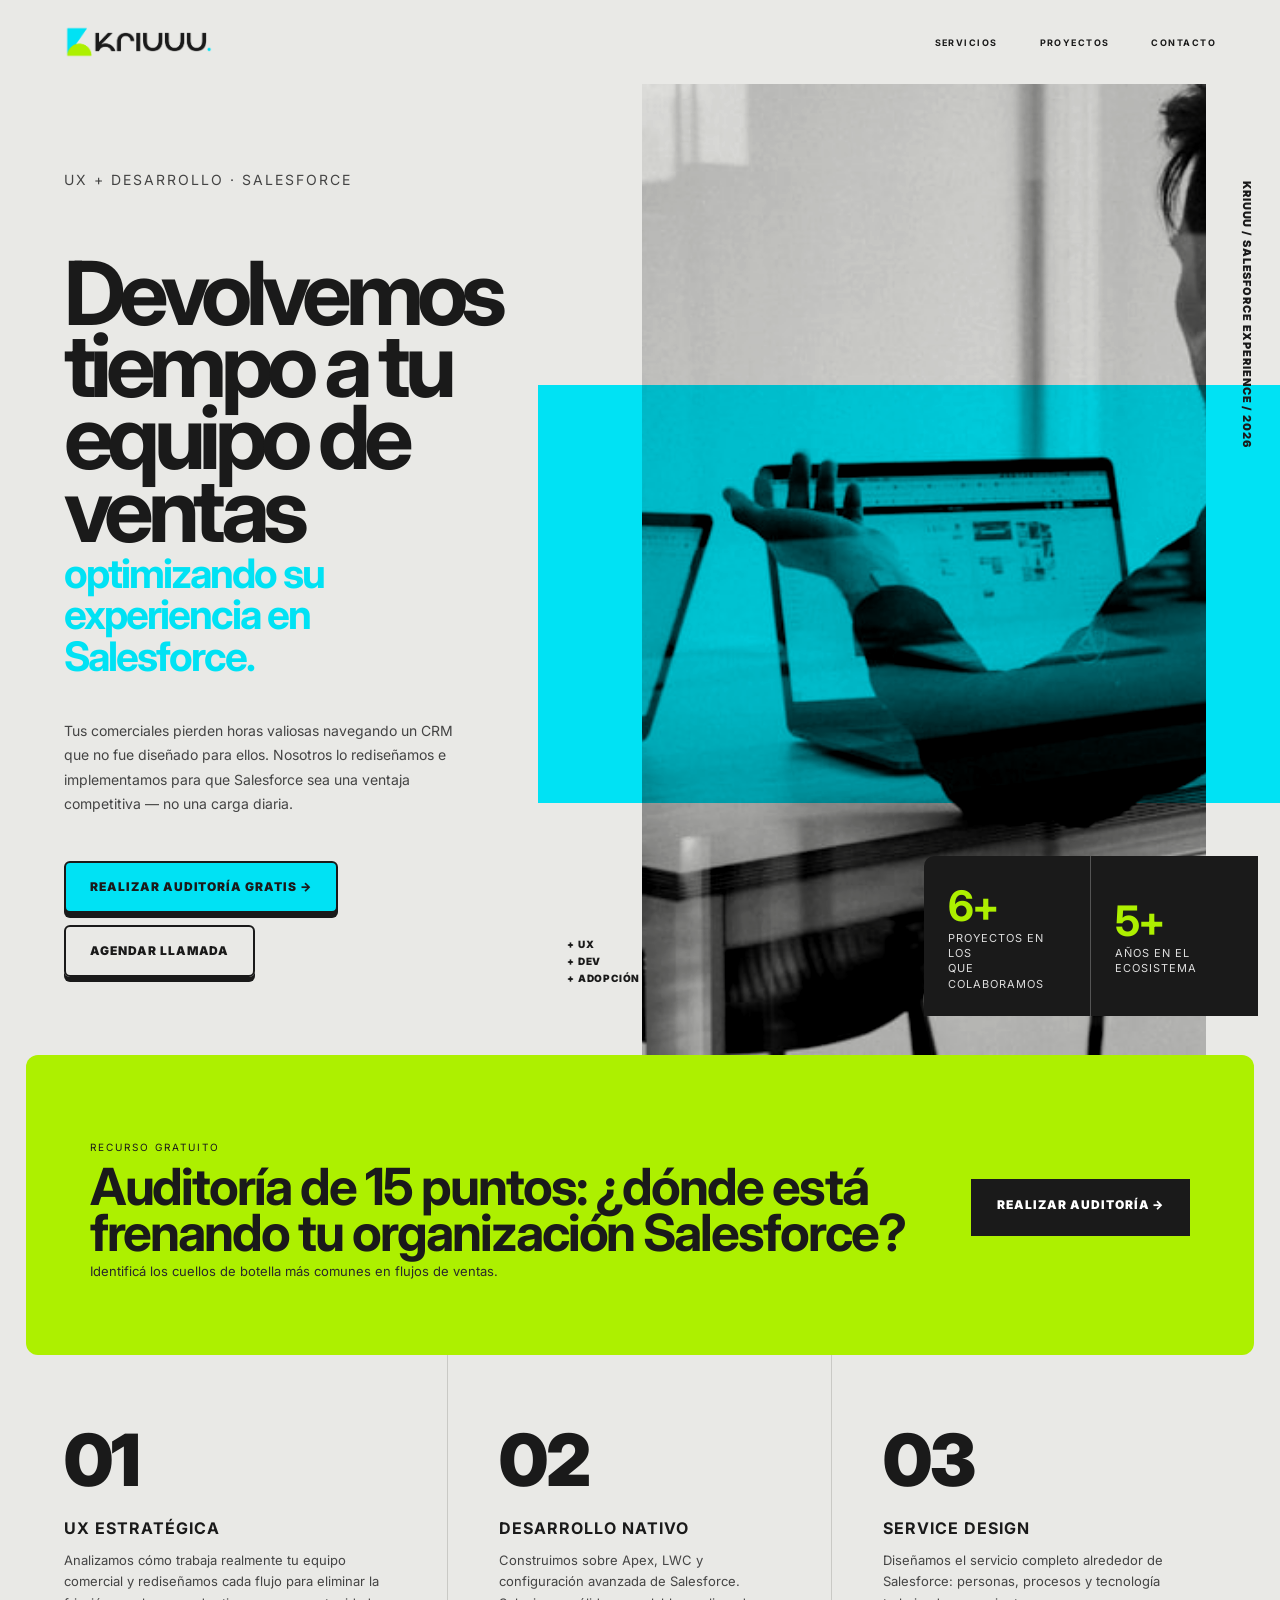
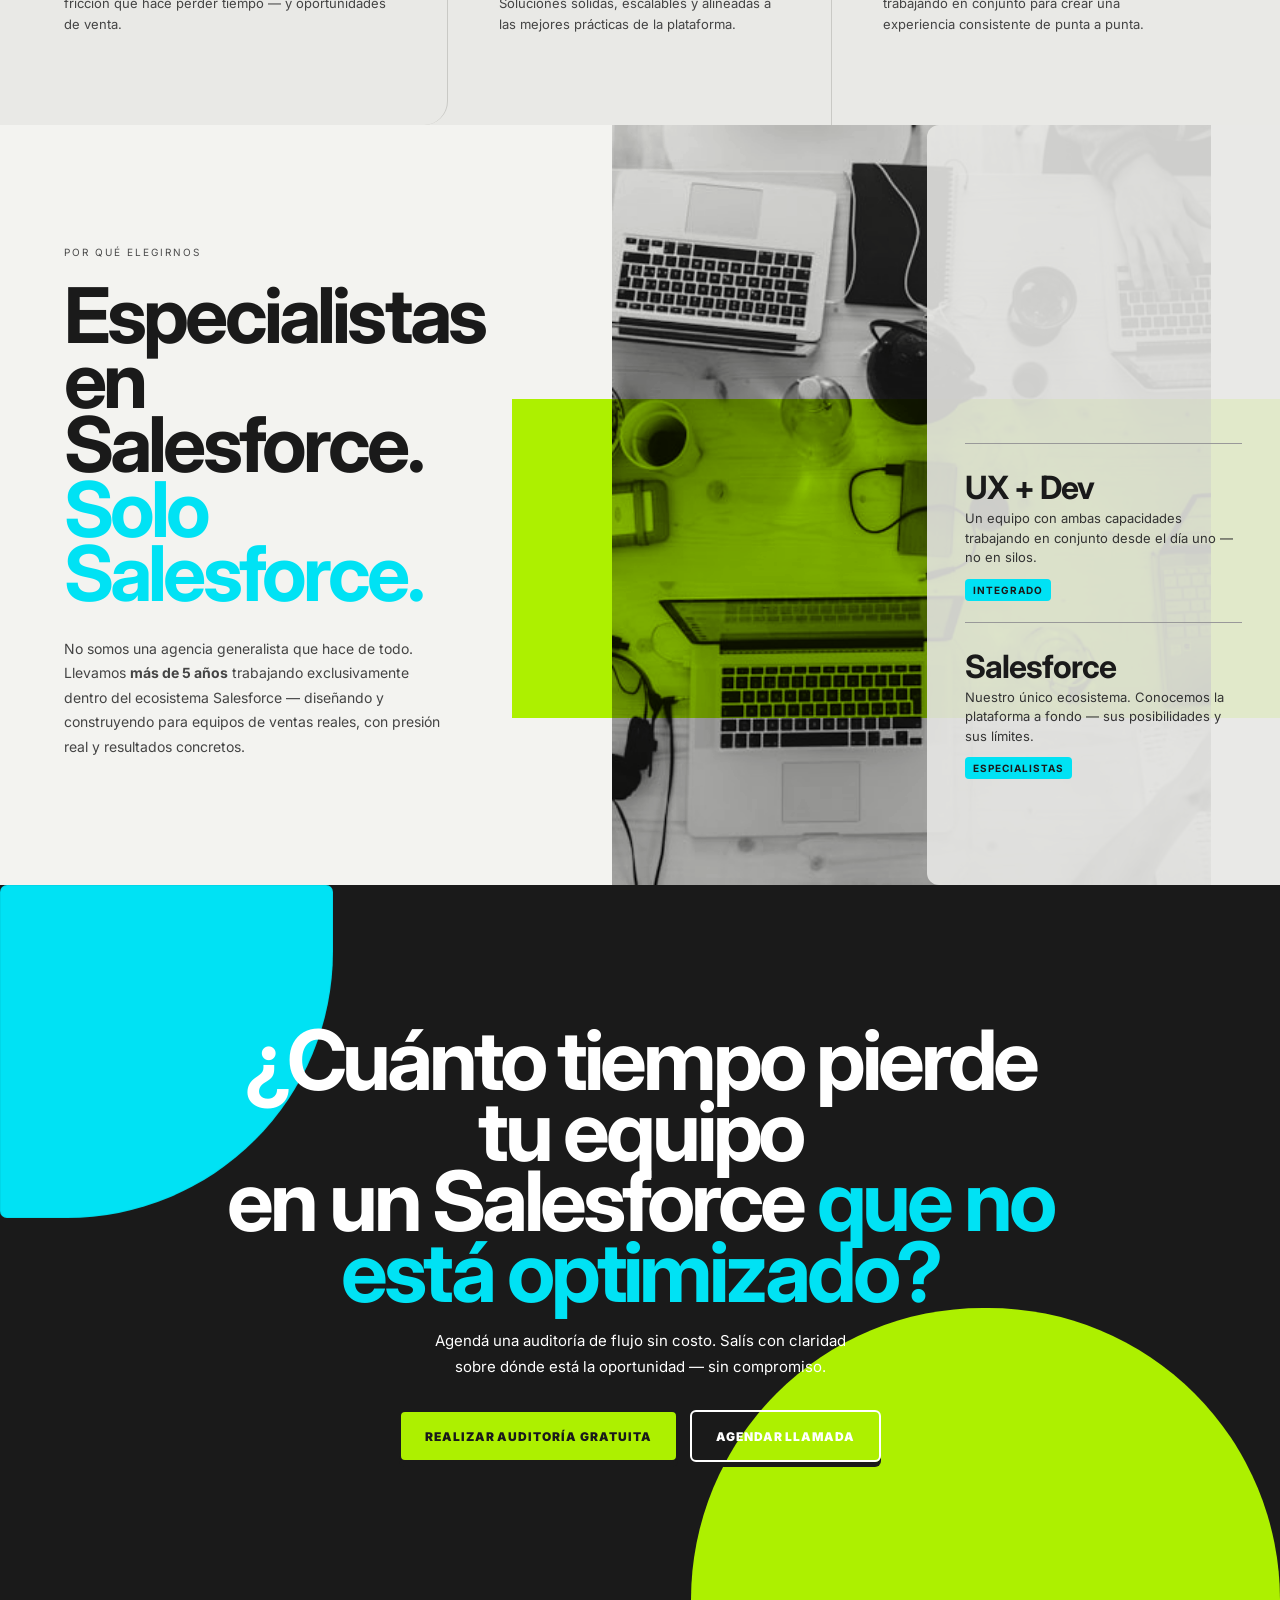
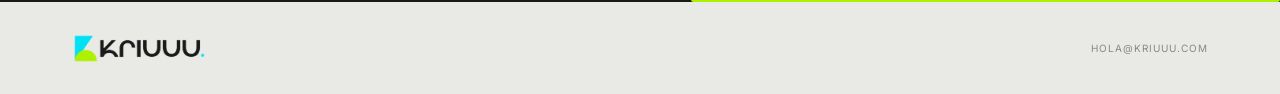
==== commit 3b9b6f42: "Igualar estructura de todos los botones" ====
--- a/index.html
+++ b/index.html
@@ -8,7 +8,7 @@
     <link rel="preconnect" href="https://fonts.googleapis.com" />
     <link rel="preconnect" href="https://fonts.gstatic.com" crossorigin />
     <link href="https://fonts.googleapis.com/css2?family=Inter:wght@400;700;900&display=swap" rel="stylesheet" />
-    <link rel="stylesheet" href="./styles.css?v=20261105-10" />
+    <link rel="stylesheet" href="./styles.css?v=20261105-11" />
     <script src="./script.js" defer></script>
   </head>
   <body>
--- a/styles.css
+++ b/styles.css
@@ -584,7 +584,7 @@
 }
 .button-teal{color:var(--ink);background:var(--teal)}
 .button-lime,.audit-actions button,.audit-actions a,.audit-lead button{color:var(--ink);background:var(--lime)}
-.button-dark{color:#fff;background:var(--ink)}
+.button-dark,.resource .button-dark{color:#fff;background:var(--ink);border:2px solid var(--ink)}
 .button-outline,.button-ghost{color:var(--ink);background:transparent}
 .audit-offer>div a{color:var(--ink);background:var(--teal)}
 .cta .button-ghost{color:#fff;border-color:#fff;background:transparent}
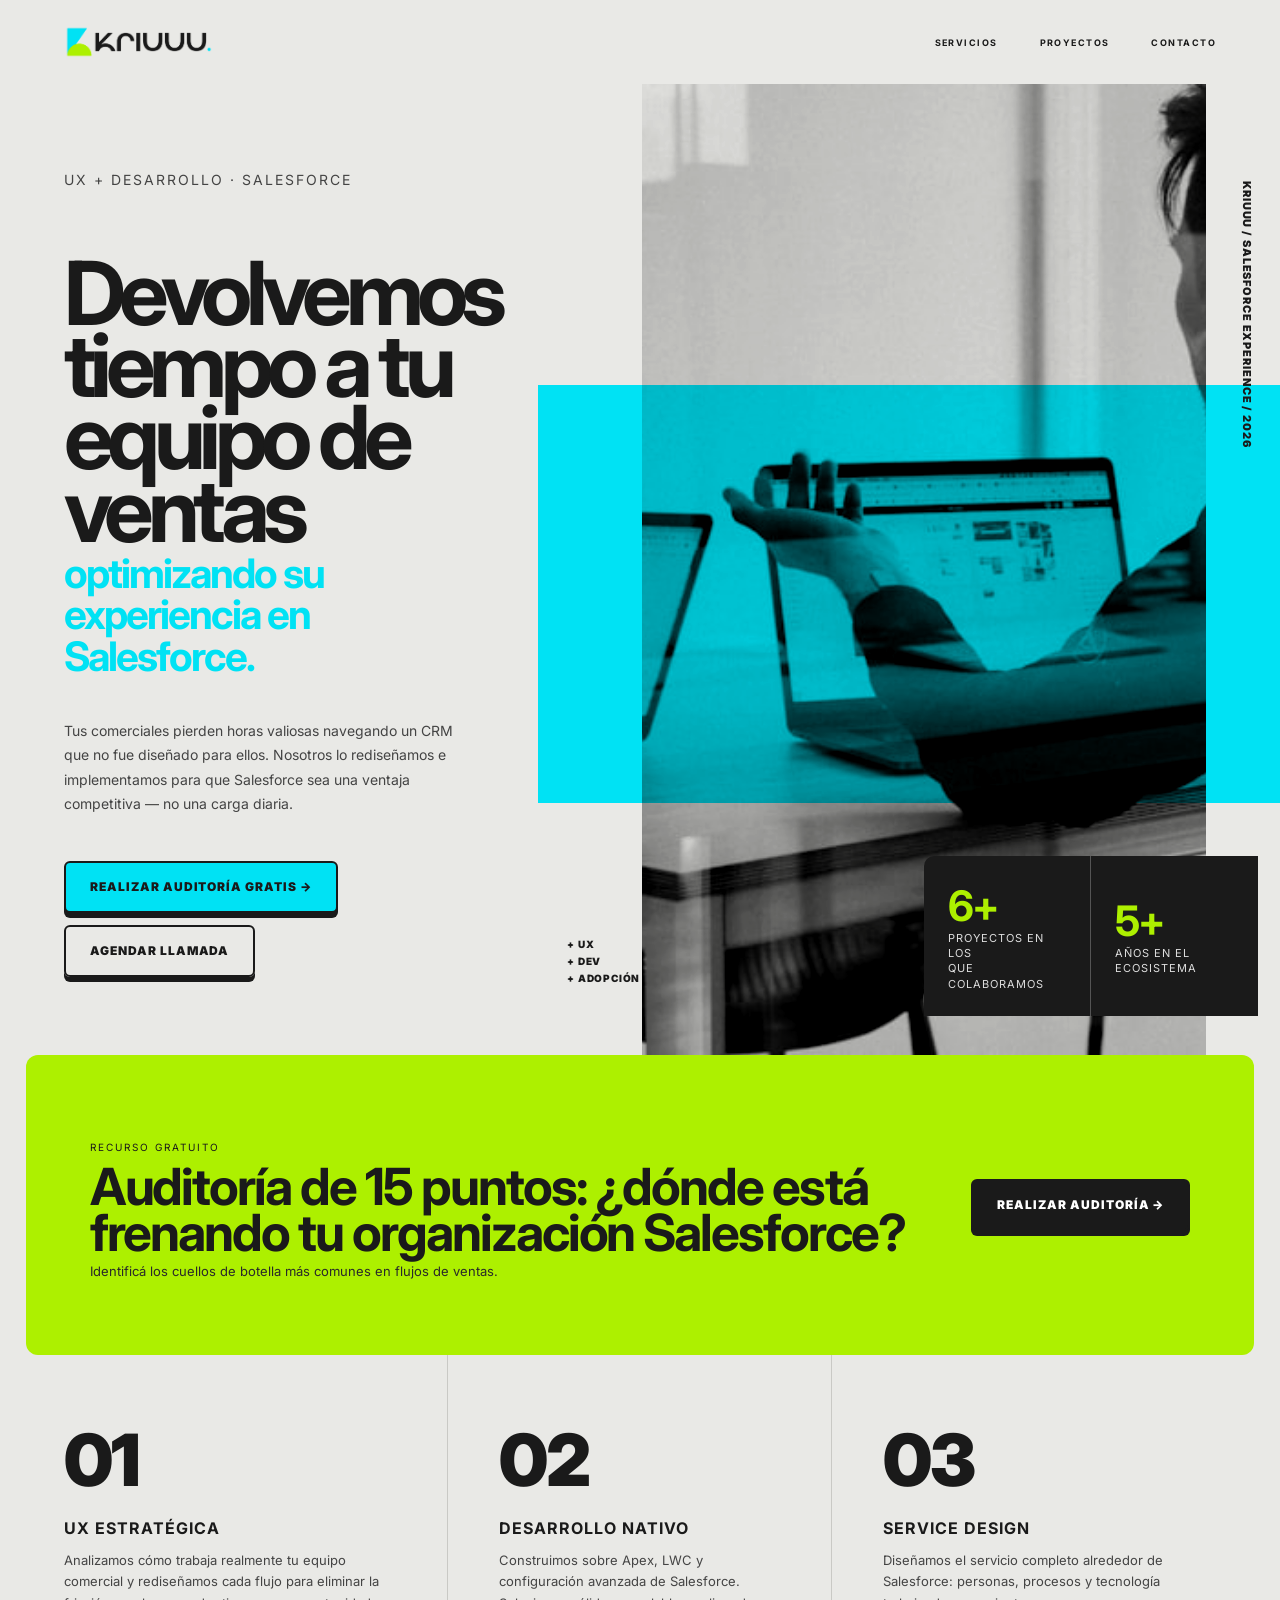
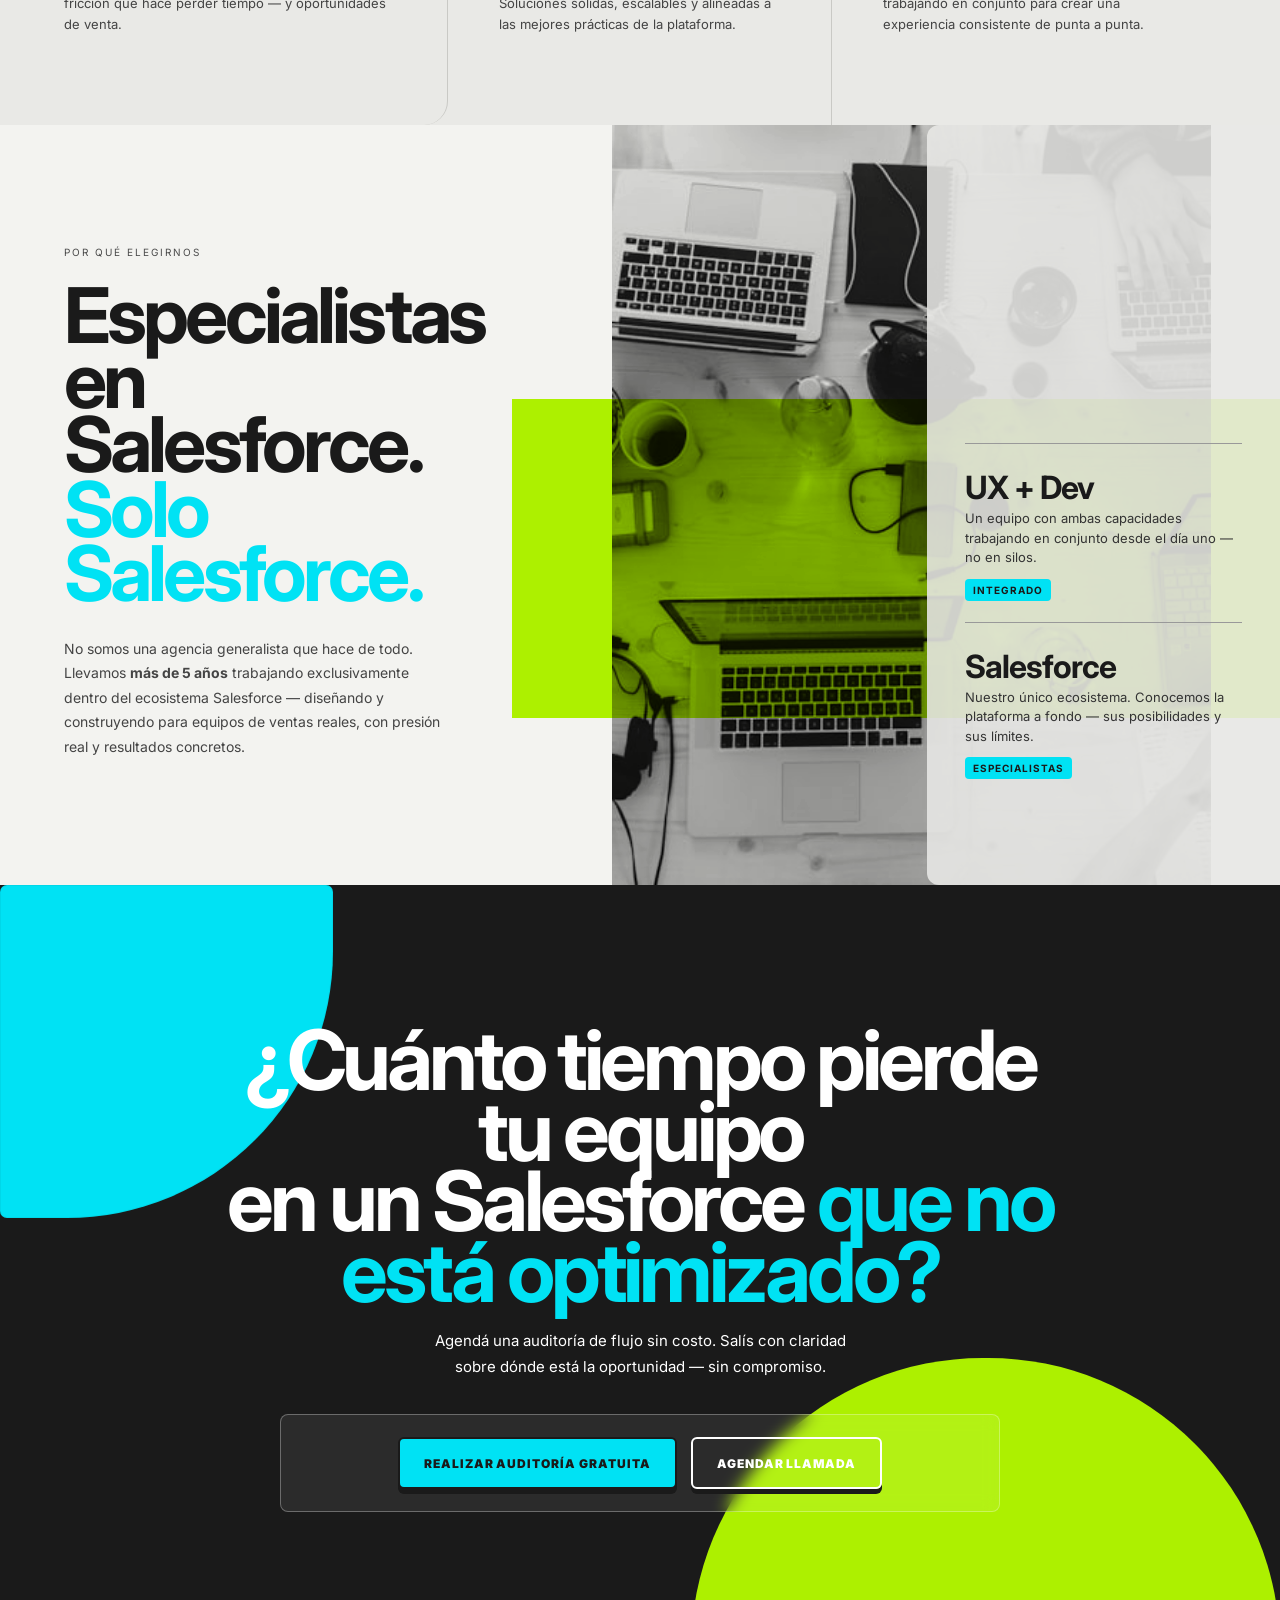
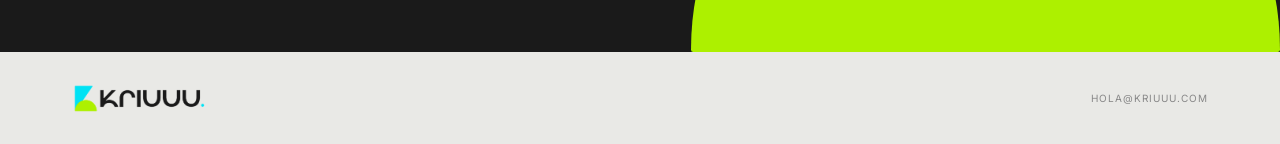
==== commit d34053c7: "Mejorar CTA final y agregar favicon de marca" ====
--- a/index.html
+++ b/index.html
@@ -5,10 +5,11 @@
     <meta name="viewport" content="width=device-width, initial-scale=1" />
     <meta name="description" content="UX y desarrollo Salesforce para equipos comerciales." />
     <title>kriuuu — Salesforce UX + Desarrollo</title>
+    <link rel="icon" type="image/png" href="./favicon.png" />
     <link rel="preconnect" href="https://fonts.googleapis.com" />
     <link rel="preconnect" href="https://fonts.gstatic.com" crossorigin />
     <link href="https://fonts.googleapis.com/css2?family=Inter:wght@400;700;900&display=swap" rel="stylesheet" />
-    <link rel="stylesheet" href="./styles.css?v=20261105-11" />
+    <link rel="stylesheet" href="./styles.css?v=20261105-12" />
     <script src="./script.js" defer></script>
   </head>
   <body>
--- a/styles.css
+++ b/styles.css
@@ -597,3 +597,20 @@
   text-shadow:none;
   filter:none
 }
+
+/* CTA final: módulo contenido para separar acciones y conservar la marca. */
+.cta .button-row{
+  width:min(720px,100%);margin:34px auto 0;padding:22px;
+  align-items:center;justify-content:center;gap:14px;
+  border:1px solid rgba(255,255,255,.3);border-radius:8px;
+  background:rgba(255,255,255,.08);backdrop-filter:blur(8px)
+}
+.cta .button-lime{
+  color:var(--ink);background:#00e2f4;border-color:var(--ink)
+}
+.cta .button-lime:hover{color:var(--ink);background:#00e2f4;border-color:var(--ink)}
+.resource .button-dark{
+  min-height:52px;padding:0 24px;border:2px solid var(--ink);border-radius:6px;
+  box-shadow:0 5px 0 var(--ink)!important
+}
+@media(max-width:650px){.cta .button-row{padding:18px}.cta .button-row .button{width:100%}}
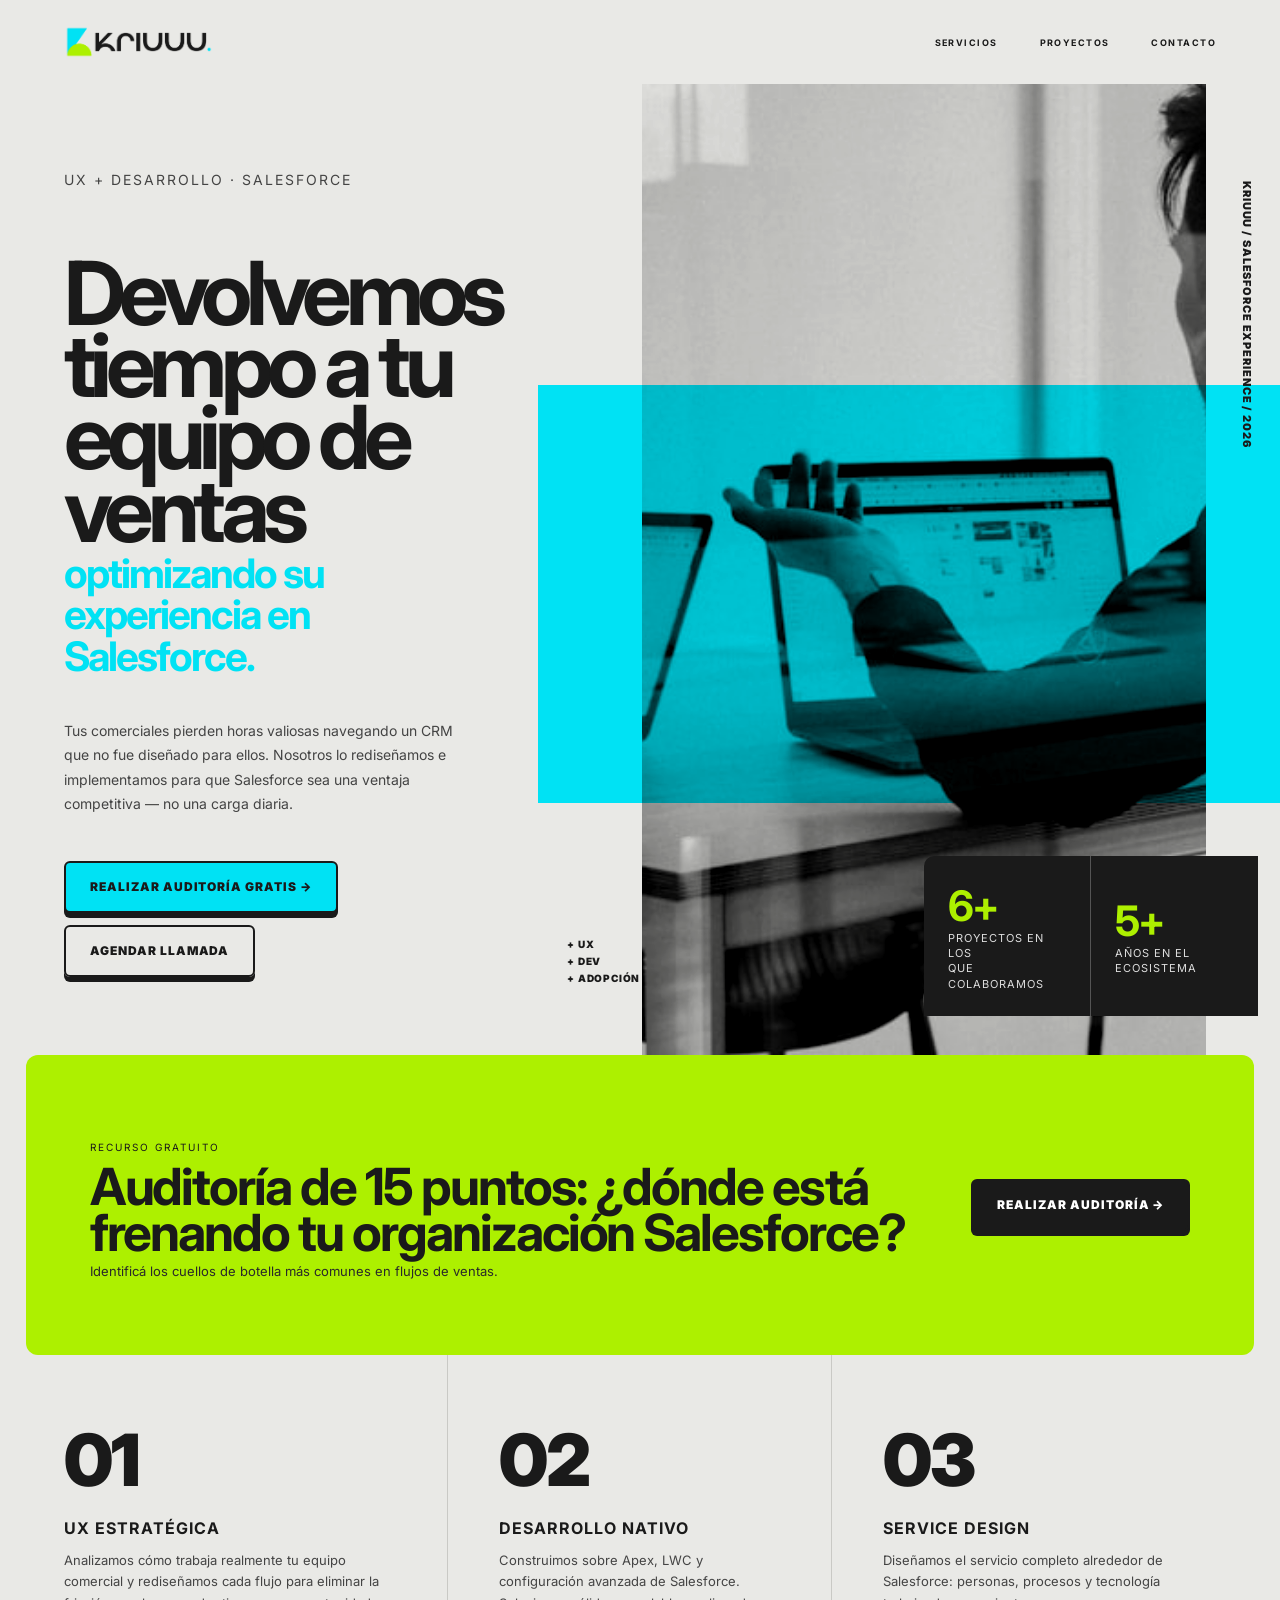
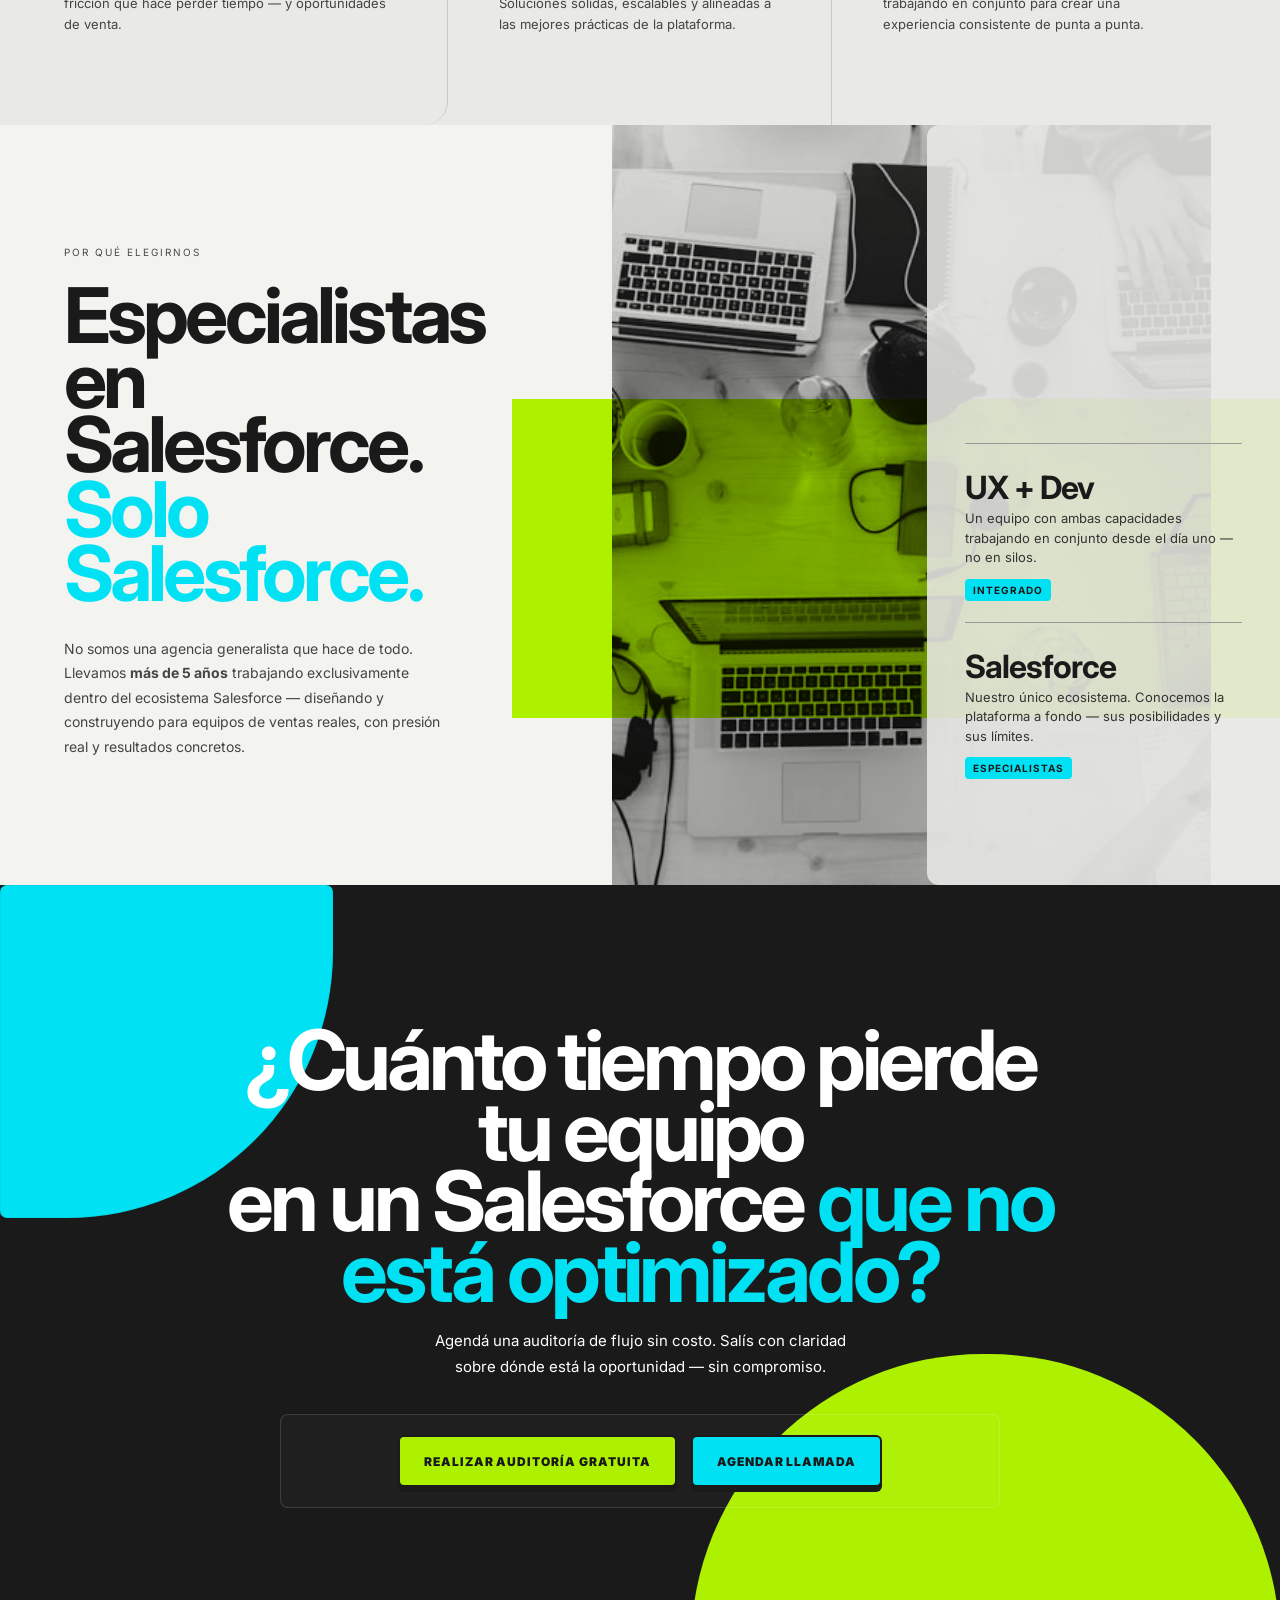
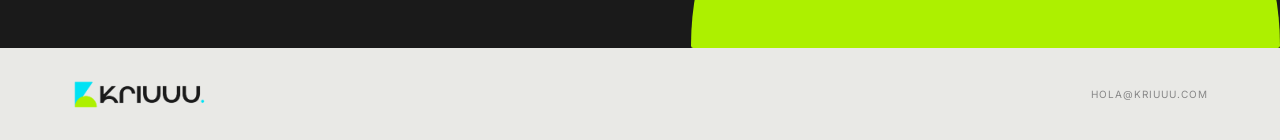
==== commit d054d9c3: "Ajustar contraste del CTA final" ====
--- a/index.html
+++ b/index.html
@@ -9,7 +9,7 @@
     <link rel="preconnect" href="https://fonts.googleapis.com" />
     <link rel="preconnect" href="https://fonts.gstatic.com" crossorigin />
     <link href="https://fonts.googleapis.com/css2?family=Inter:wght@400;700;900&display=swap" rel="stylesheet" />
-    <link rel="stylesheet" href="./styles.css?v=20261105-12" />
+    <link rel="stylesheet" href="./styles.css?v=20261105-13" />
     <script src="./script.js" defer></script>
   </head>
   <body>
--- a/styles.css
+++ b/styles.css
@@ -600,15 +600,19 @@
 
 /* CTA final: módulo contenido para separar acciones y conservar la marca. */
 .cta .button-row{
-  width:min(720px,100%);margin:34px auto 0;padding:22px;
+  width:min(720px,100%);margin:34px auto 0;padding:20px;
   align-items:center;justify-content:center;gap:14px;
-  border:1px solid rgba(255,255,255,.3);border-radius:8px;
-  background:rgba(255,255,255,.08);backdrop-filter:blur(8px)
+  border:1px solid rgba(255,255,255,.14);border-radius:8px;
+  background:rgba(255,255,255,.025)
 }
 .cta .button-lime{
+  color:var(--ink);background:var(--lime);border-color:var(--ink)
+}
+.cta .button-lime:hover{color:var(--ink);background:var(--lime);border-color:var(--ink)}
+.cta .button-ghost,
+.cta .button-ghost:hover{
   color:var(--ink);background:#00e2f4;border-color:var(--ink)
 }
-.cta .button-lime:hover{color:var(--ink);background:#00e2f4;border-color:var(--ink)}
 .resource .button-dark{
   min-height:52px;padding:0 24px;border:2px solid var(--ink);border-radius:6px;
   box-shadow:0 5px 0 var(--ink)!important
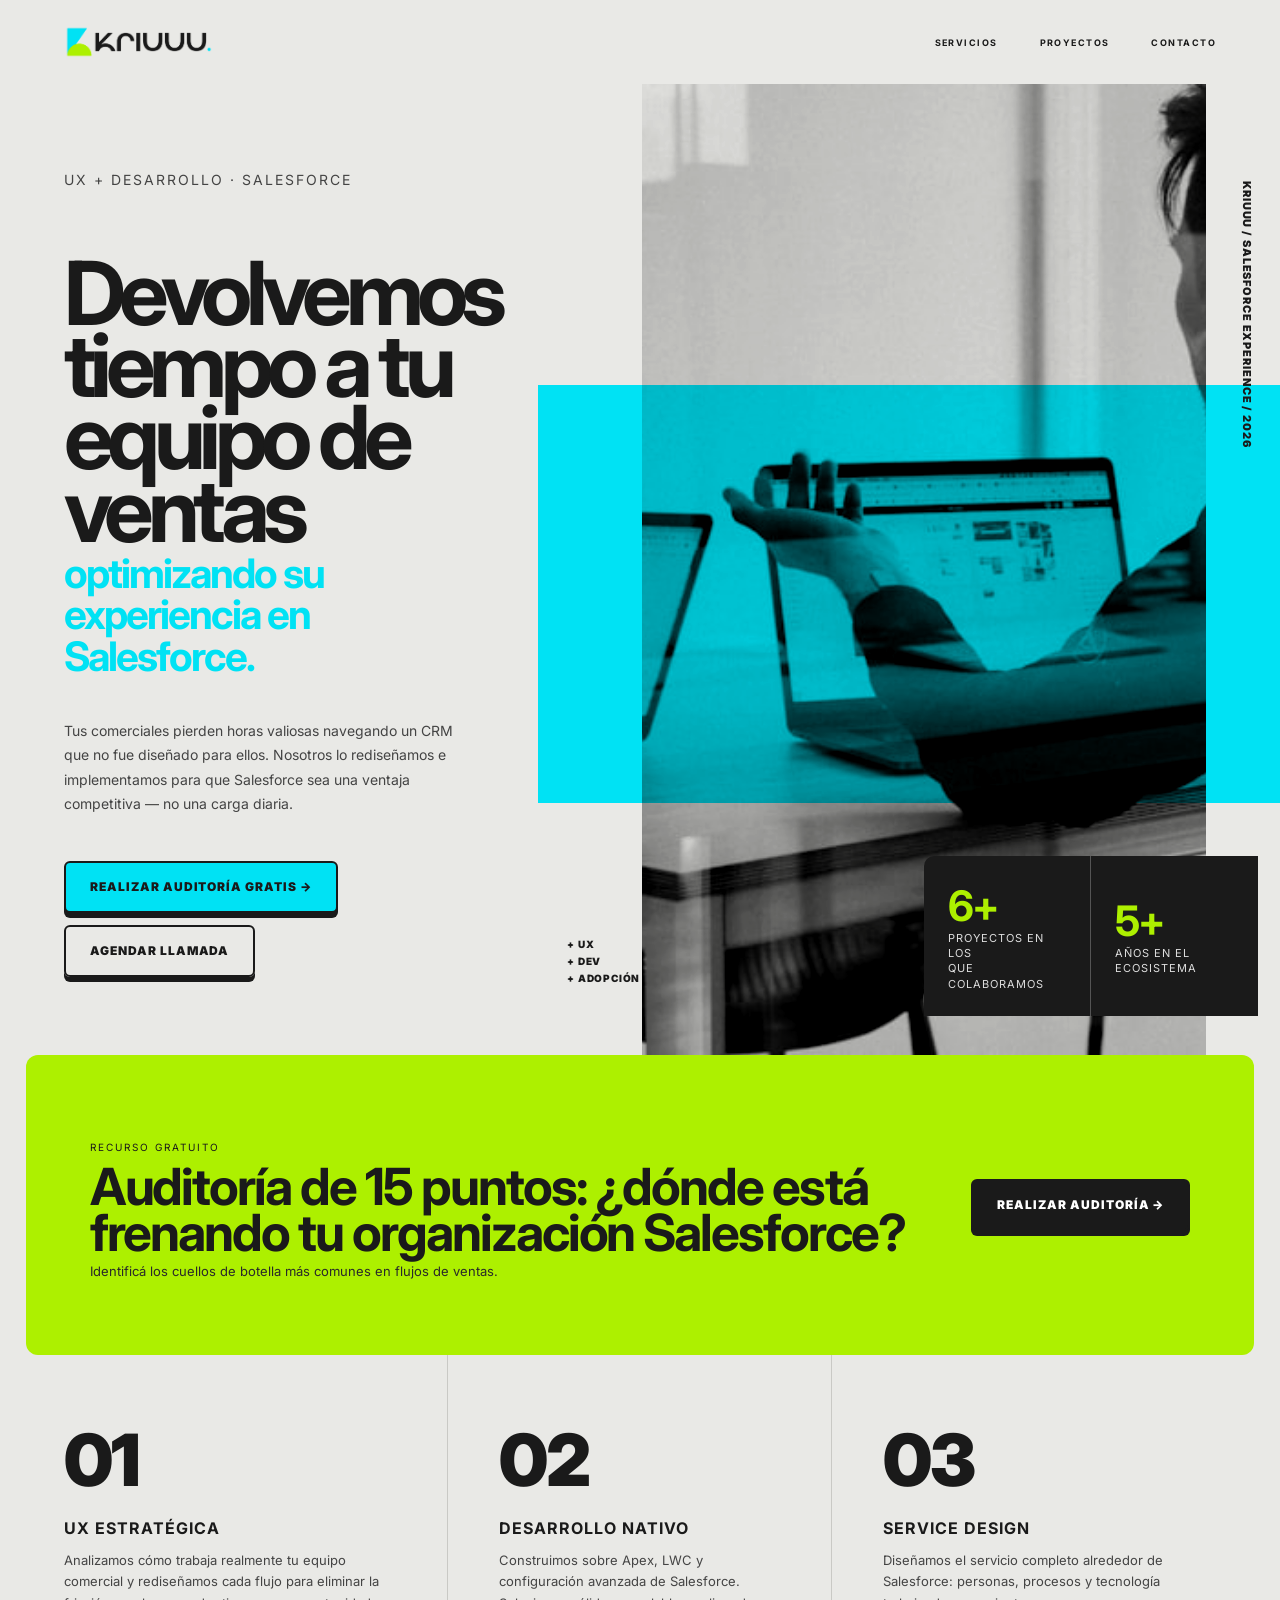
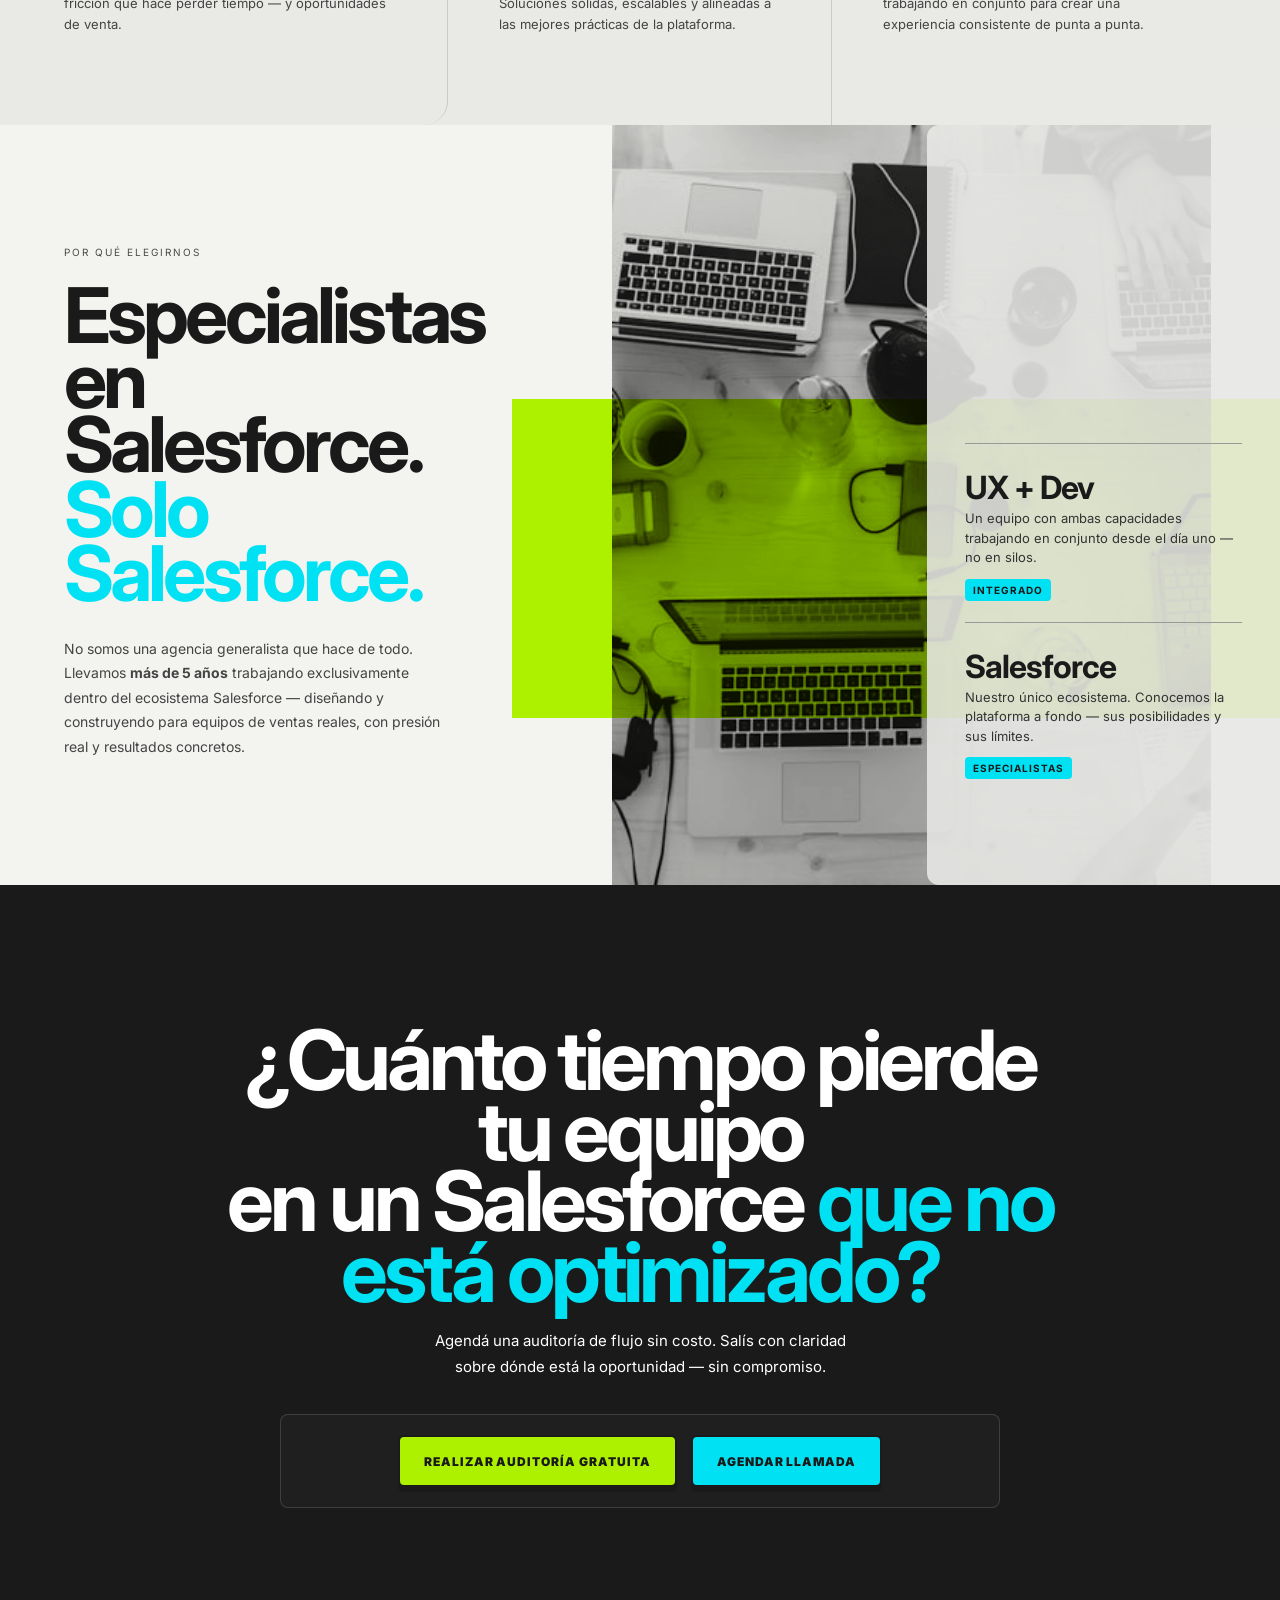
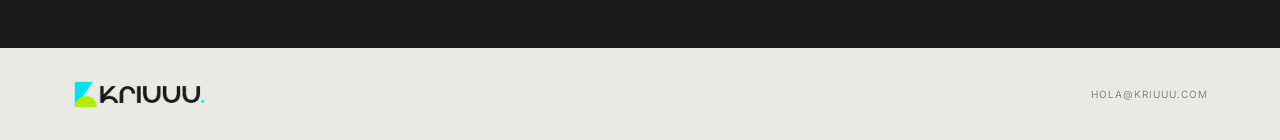
==== commit ce7f47a0: "Quitar formas del fondo del CTA final" ====
--- a/index.html
+++ b/index.html
@@ -9,7 +9,7 @@
     <link rel="preconnect" href="https://fonts.googleapis.com" />
     <link rel="preconnect" href="https://fonts.gstatic.com" crossorigin />
     <link href="https://fonts.googleapis.com/css2?family=Inter:wght@400;700;900&display=swap" rel="stylesheet" />
-    <link rel="stylesheet" href="./styles.css?v=20261105-13" />
+    <link rel="stylesheet" href="./styles.css?v=20261105-14" />
     <script src="./script.js" defer></script>
   </head>
   <body>
--- a/styles.css
+++ b/styles.css
@@ -618,3 +618,7 @@
   box-shadow:0 5px 0 var(--ink)!important
 }
 @media(max-width:650px){.cta .button-row{padding:18px}.cta .button-row .button{width:100%}}
+
+/* CTA final sin formas decorativas en el fondo. */
+.cta::before,
+.cta::after{display:none}
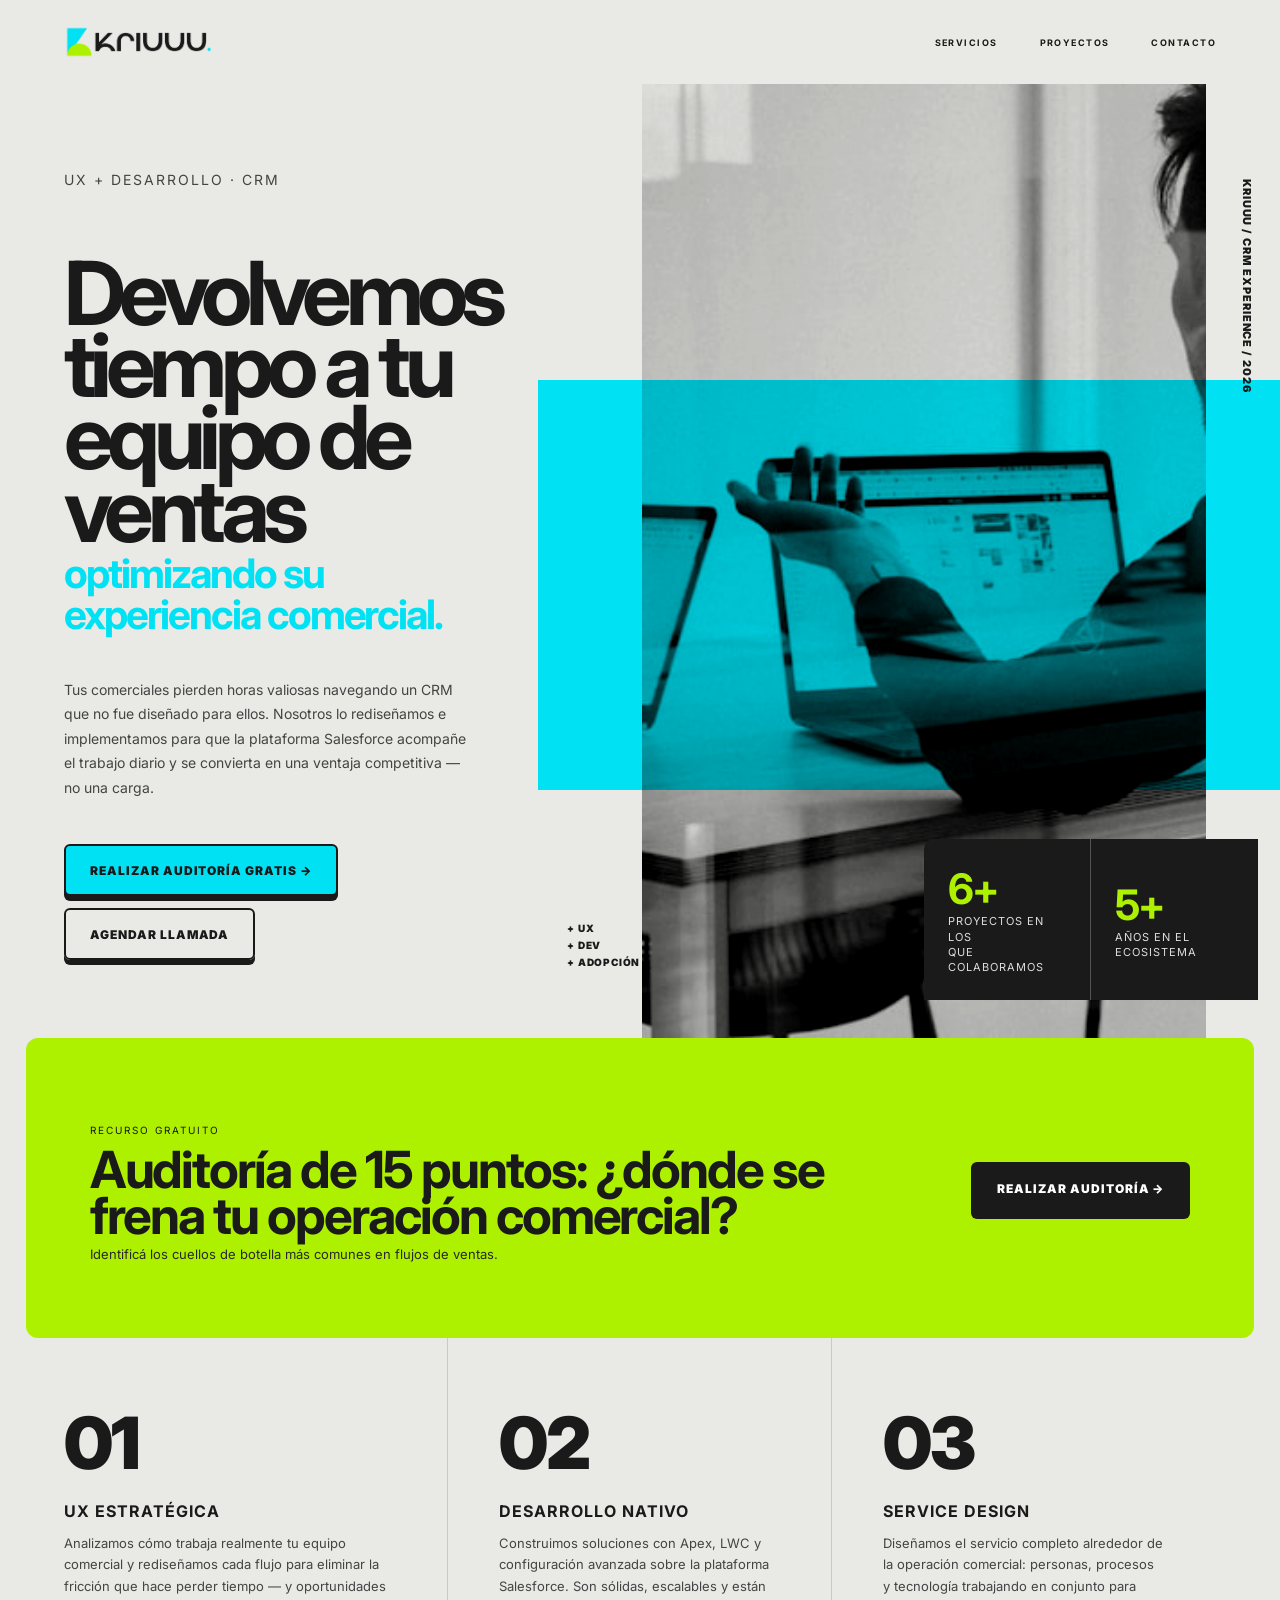
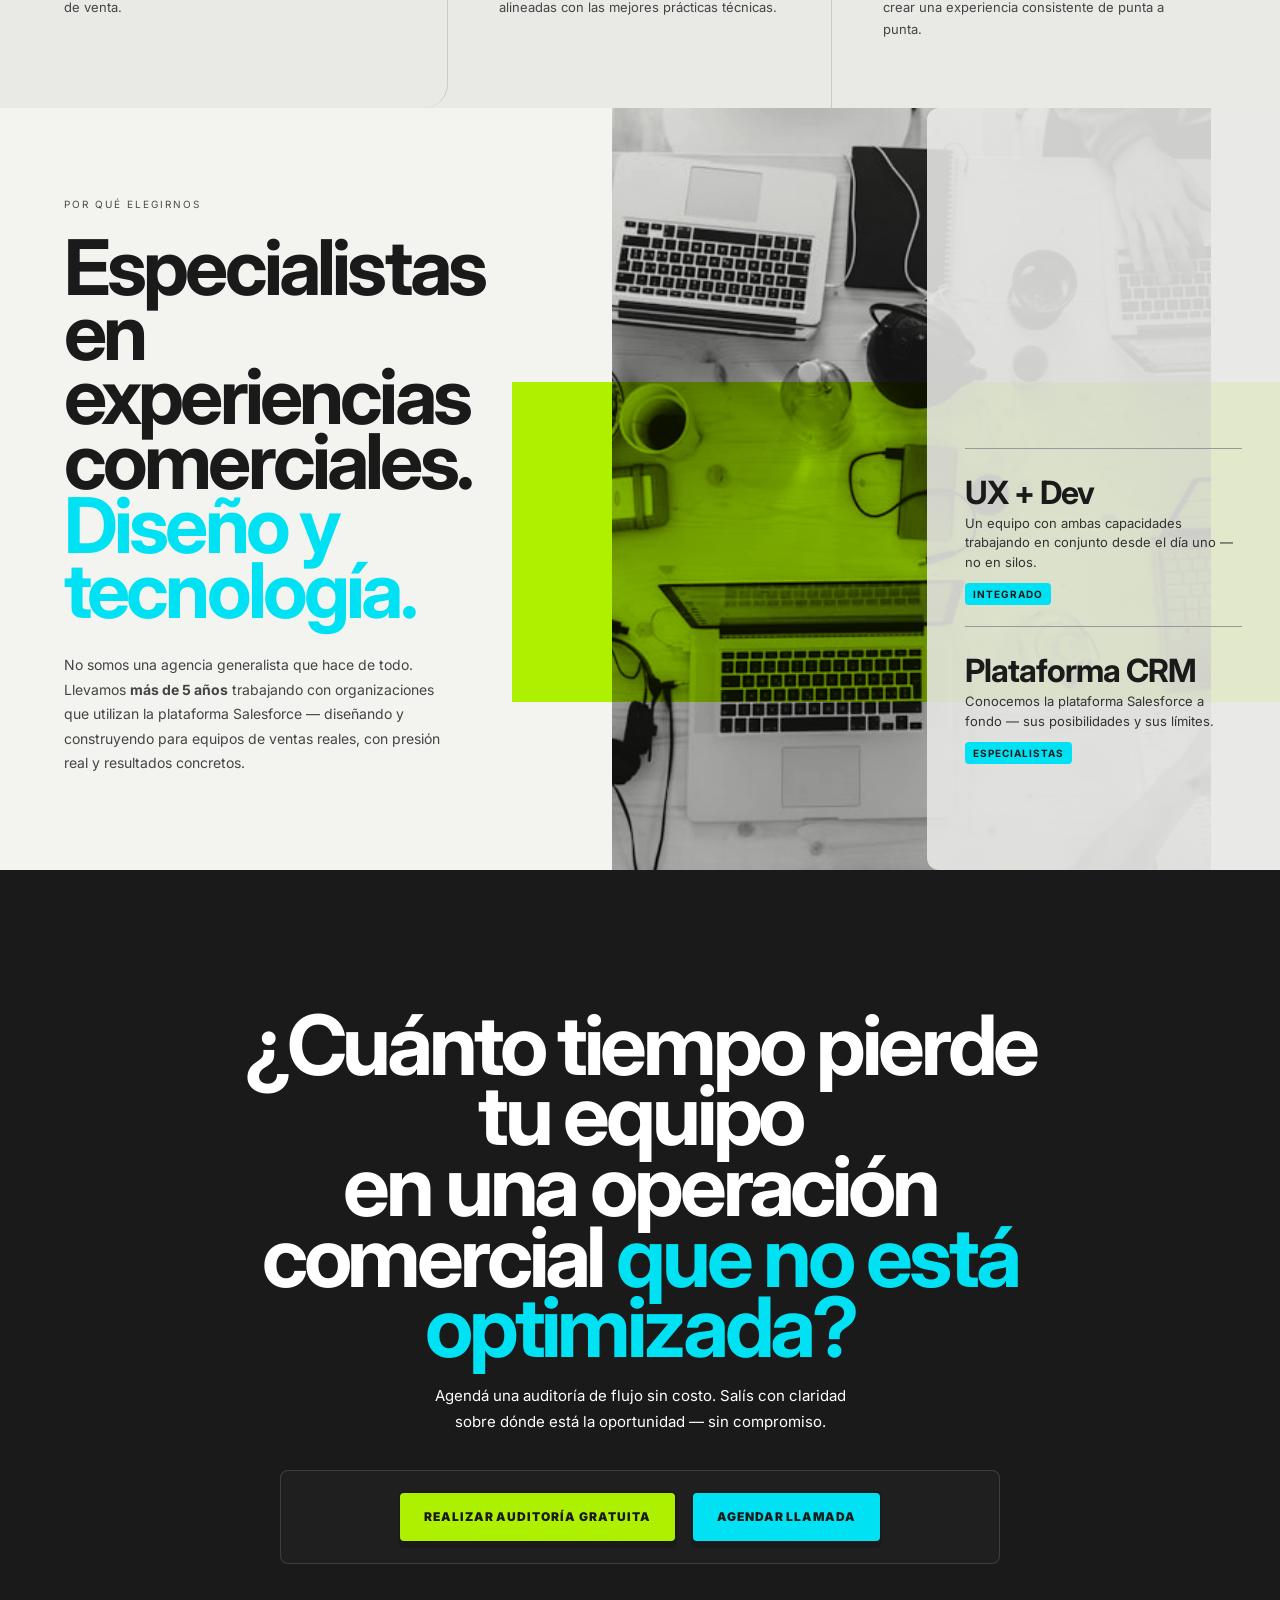
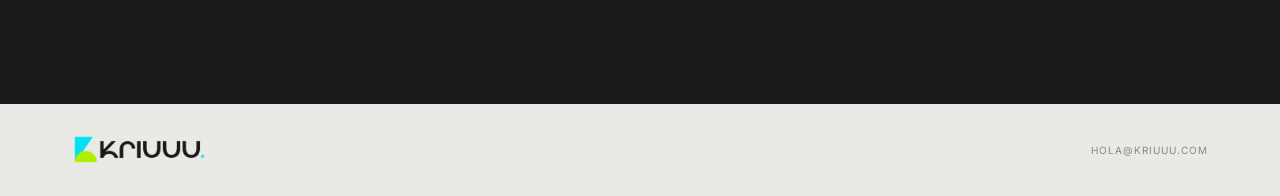
==== commit fda10fa5: "Ajustar textos a las directrices de marca" ====
--- a/index.html
+++ b/index.html
@@ -3,13 +3,21 @@
   <head>
     <meta charset="UTF-8" />
     <meta name="viewport" content="width=device-width, initial-scale=1" />
-    <meta name="description" content="UX y desarrollo Salesforce para equipos comerciales." />
-    <title>kriuuu — Salesforce UX + Desarrollo</title>
+    <meta name="description" content="Diseño de experiencia y desarrollo CRM para equipos comerciales." />
+    <title>kriuuu — Experiencia comercial + Desarrollo</title>
+    <!-- Google Analytics -->
+    <script async src="https://www.googletagmanager.com/gtag/js?id=G-WY45JFNYCJ"></script>
+    <script>
+      window.dataLayer = window.dataLayer || [];
+      function gtag(){dataLayer.push(arguments);}
+      gtag('js', new Date());
+      gtag('config', 'G-WY45JFNYCJ');
+    </script>
     <link rel="icon" type="image/png" href="./favicon.png" />
     <link rel="preconnect" href="https://fonts.googleapis.com" />
     <link rel="preconnect" href="https://fonts.gstatic.com" crossorigin />
     <link href="https://fonts.googleapis.com/css2?family=Inter:wght@400;700;900&display=swap" rel="stylesheet" />
-    <link rel="stylesheet" href="./styles.css?v=20261105-14" />
+    <link rel="stylesheet" href="./styles.css?v=20261110-15" />
     <script src="./script.js" defer></script>
   </head>
   <body>
@@ -27,16 +35,16 @@
     <main id="contenido-principal" tabindex="-1">
       <section class="hero">
         <div class="hero-copy">
-          <p class="eyebrow">UX + Desarrollo · Salesforce</p>
-          <h1>Devolvemos tiempo a tu equipo de ventas <em>optimizando su experiencia en Salesforce.</em></h1>
-          <p class="body-copy">Tus comerciales pierden horas valiosas navegando un CRM que no fue diseñado para ellos. Nosotros lo rediseñamos e implementamos para que Salesforce sea una ventaja competitiva — no una carga diaria.</p>
+          <p class="eyebrow">UX + Desarrollo · CRM</p>
+          <h1>Devolvemos tiempo a tu equipo de ventas <em>optimizando su experiencia comercial.</em></h1>
+          <p class="body-copy">Tus comerciales pierden horas valiosas navegando un CRM que no fue diseñado para ellos. Nosotros lo rediseñamos e implementamos para que la plataforma Salesforce acompañe el trabajo diario y se convierta en una ventaja competitiva — no una carga.</p>
           <div class="button-row">
             <a class="button button-teal" href="./auditoria.html">Realizar auditoría gratis →</a>
             <a class="button button-outline" href="https://calendly.com/mmartinez-kriuuu/kriuuu-auditoria-salesforce" target="_blank" rel="noopener noreferrer">Agendar llamada</a>
           </div>
         </div>
         <div class="hero-visual">
-          <img src="./hero.jpg" alt="Profesional trabajando con Salesforce en una laptop" />
+          <img src="./hero.jpg" alt="Profesional trabajando en una laptop" />
           <div class="teal-overlay"></div>
           <div class="stats">
             <div class="stat"><strong>6+</strong><span>Proyectos en los<br />que colaboramos</span></div>
@@ -48,7 +56,7 @@
       <section class="resource" id="recurso">
         <div>
           <p class="eyebrow">Recurso gratuito</p>
-          <h2>Auditoría de 15 puntos: ¿dónde está frenando tu organización Salesforce?</h2>
+          <h2>Auditoría de 15 puntos: ¿dónde se frena tu operación comercial?</h2>
           <p>Identificá los cuellos de botella más comunes en flujos de ventas.</p>
         </div>
         <a class="button button-dark" href="./auditoria.html">Realizar auditoría →</a>
@@ -56,28 +64,28 @@
 
       <section class="services" id="servicios">
         <article><span>01</span><h3>UX estratégica</h3><p>Analizamos cómo trabaja realmente tu equipo comercial y rediseñamos cada flujo para eliminar la fricción que hace perder tiempo — y oportunidades de venta.</p></article>
-        <article><span>02</span><h3>Desarrollo nativo</h3><p>Construimos sobre Apex, LWC y configuración avanzada de Salesforce. Soluciones sólidas, escalables y alineadas a las mejores prácticas de la plataforma.</p></article>
-        <article><span>03</span><h3>Service Design</h3><p>Diseñamos el servicio completo alrededor de Salesforce: personas, procesos y tecnología trabajando en conjunto para crear una experiencia consistente de punta a punta.</p></article>
+        <article><span>02</span><h3>Desarrollo nativo</h3><p>Construimos soluciones con Apex, LWC y configuración avanzada sobre la plataforma Salesforce. Son sólidas, escalables y están alineadas con las mejores prácticas técnicas.</p></article>
+        <article><span>03</span><h3>Service Design</h3><p>Diseñamos el servicio completo alrededor de la operación comercial: personas, procesos y tecnología trabajando en conjunto para crear una experiencia consistente de punta a punta.</p></article>
       </section>
 
       <section class="about" id="proyectos">
         <div class="about-copy">
           <p class="eyebrow">Por qué elegirnos</p>
-          <h2>Especialistas en<br />Salesforce.<br /><em>Solo Salesforce.</em></h2>
-          <p>No somos una agencia generalista que hace de todo. Llevamos <strong>más de 5 años</strong> trabajando exclusivamente dentro del ecosistema Salesforce — diseñando y construyendo para equipos de ventas reales, con presión real y resultados concretos.</p>
+          <h2>Especialistas en<br />experiencias comerciales.<br /><em>Diseño y tecnología.</em></h2>
+          <p>No somos una agencia generalista que hace de todo. Llevamos <strong>más de 5 años</strong> trabajando con organizaciones que utilizan la plataforma Salesforce — diseñando y construyendo para equipos de ventas reales, con presión real y resultados concretos.</p>
         </div>
         <div class="about-visual">
           <img src="./about.png" alt="Vista superior de un equipo trabajando con computadoras" />
           <div class="teal-overlay"></div>
           <div class="capabilities">
             <article><h3>UX + Dev</h3><p>Un equipo con ambas capacidades trabajando en conjunto desde el día uno — no en silos.</p><span>Integrado</span></article>
-            <article><h3>Salesforce</h3><p>Nuestro único ecosistema. Conocemos la plataforma a fondo — sus posibilidades y sus límites.</p><span>Especialistas</span></article>
+            <article><h3>Plataforma CRM</h3><p>Conocemos la plataforma Salesforce a fondo — sus posibilidades y sus límites.</p><span>Especialistas</span></article>
           </div>
         </div>
       </section>
 
       <section class="cta" id="contacto">
-        <h2>¿Cuánto tiempo pierde tu equipo<br />en un Salesforce <em>que no está optimizado?</em></h2>
+        <h2>¿Cuánto tiempo pierde tu equipo<br />en una operación comercial <em>que no está optimizada?</em></h2>
         <p>Agendá una auditoría de flujo sin costo. Salís con claridad sobre dónde está la oportunidad — sin compromiso.</p>
         <div class="button-row">
           <a class="button button-lime" href="./auditoria.html">Realizar auditoría gratuita</a>
--- a/styles.css
+++ b/styles.css
@@ -346,7 +346,7 @@
 .hero-copy p{max-width:470px}
 .hero-visual{min-height:780px;border:0;background:linear-gradient(to bottom,transparent 0 31%,var(--teal) 31% 74%,transparent 74%)}
 .hero-visual>img{left:14%;width:76%;filter:grayscale(1) contrast(1.12);object-position:center;mix-blend-mode:multiply}
-.hero-visual:before{content:"KRIUUU / SALESFORCE EXPERIENCE / 2026";position:absolute;z-index:3;right:3.5%;top:10%;writing-mode:vertical-rl;color:var(--ink);font-size:11px;font-weight:900;letter-spacing:.08em}
+.hero-visual:before{content:"KRIUUU / CRM EXPERIENCE / 2026";position:absolute;z-index:3;right:3.5%;top:10%;writing-mode:vertical-rl;color:var(--ink);font-size:11px;font-weight:900;letter-spacing:.08em}
 .hero-visual:after{content:"+ UX\A+ DEV\A+ ADOPCIÓN";white-space:pre;position:absolute;z-index:3;left:4%;bottom:7%;font-size:10px;font-weight:900;line-height:1.7;letter-spacing:.08em}
 .teal-overlay{display:none}
 .stats{z-index:4;left:auto;right:3%;bottom:4%;width:45%;background:var(--ink)}
@@ -385,7 +385,7 @@
 .audit-cover .audit-kicker{color:var(--ink)}
 .audit-cover h1{font-size:clamp(92px,12vw,180px);line-height:.72;color:var(--ink)}
 .audit-cover h2{max-width:520px;margin-top:46px;font-size:clamp(22px,2vw,32px)}
-.audit-cover h2:after{content:"KRIUUU / AUDITORÍA SALESFORCE / 2026";position:absolute;right:3.5vw;top:80px;writing-mode:vertical-rl;font-size:10px;font-weight:900;letter-spacing:.1em}
+.audit-cover h2:after{content:"KRIUUU / AUDITORÍA DE FLUJO / 2026";position:absolute;right:3.5vw;top:80px;writing-mode:vertical-rl;font-size:10px;font-weight:900;letter-spacing:.1em}
 .audit-intro{border:0}.audit-intro article{padding:70px 5vw;background:var(--paper-2);color:var(--ink)}
 .audit-intro article+article{border:0;background:var(--ink);color:#fff}.audit-tags span{border-radius:0}
 .audit-how,.result-guide{padding:70px 5vw 0}.audit-how>div{border:0}.audit-how article{padding:34px 32px;border:0!important;background:transparent}.audit-how b{font-size:72px;color:var(--ink)}
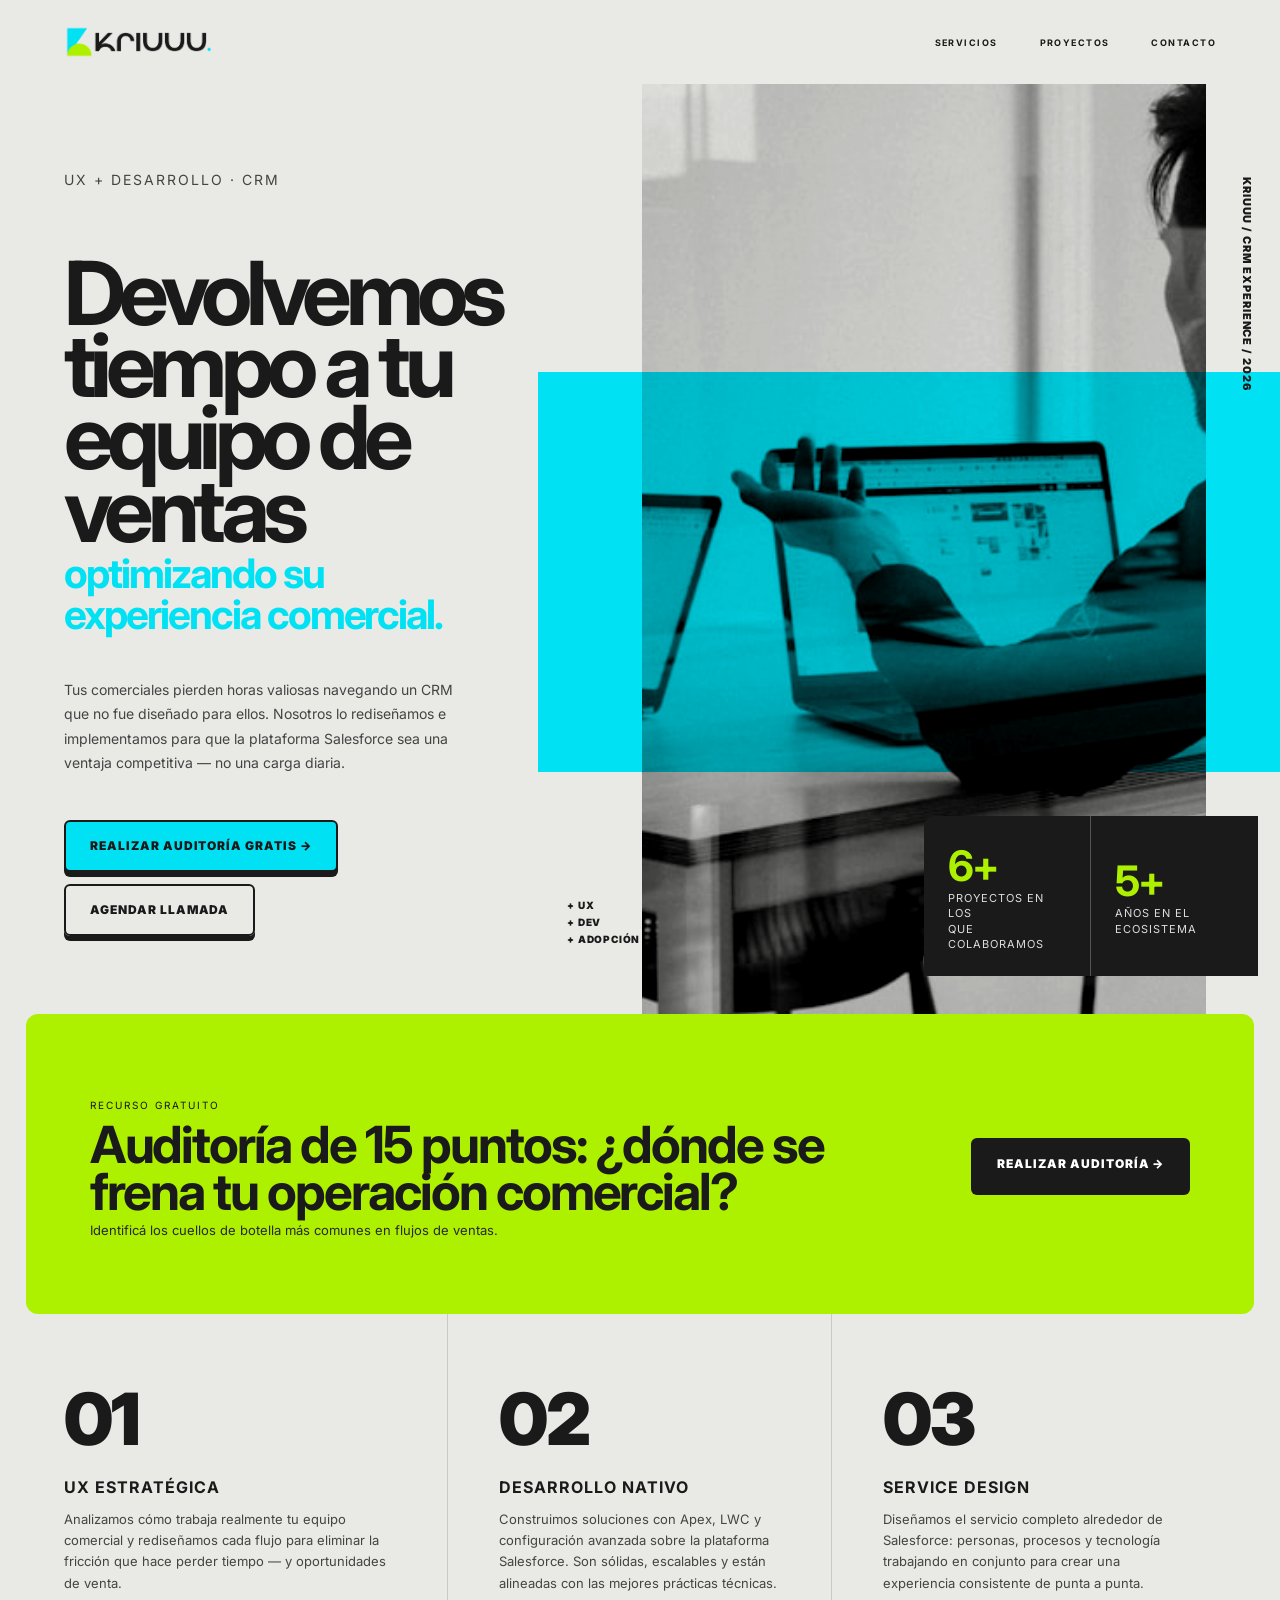
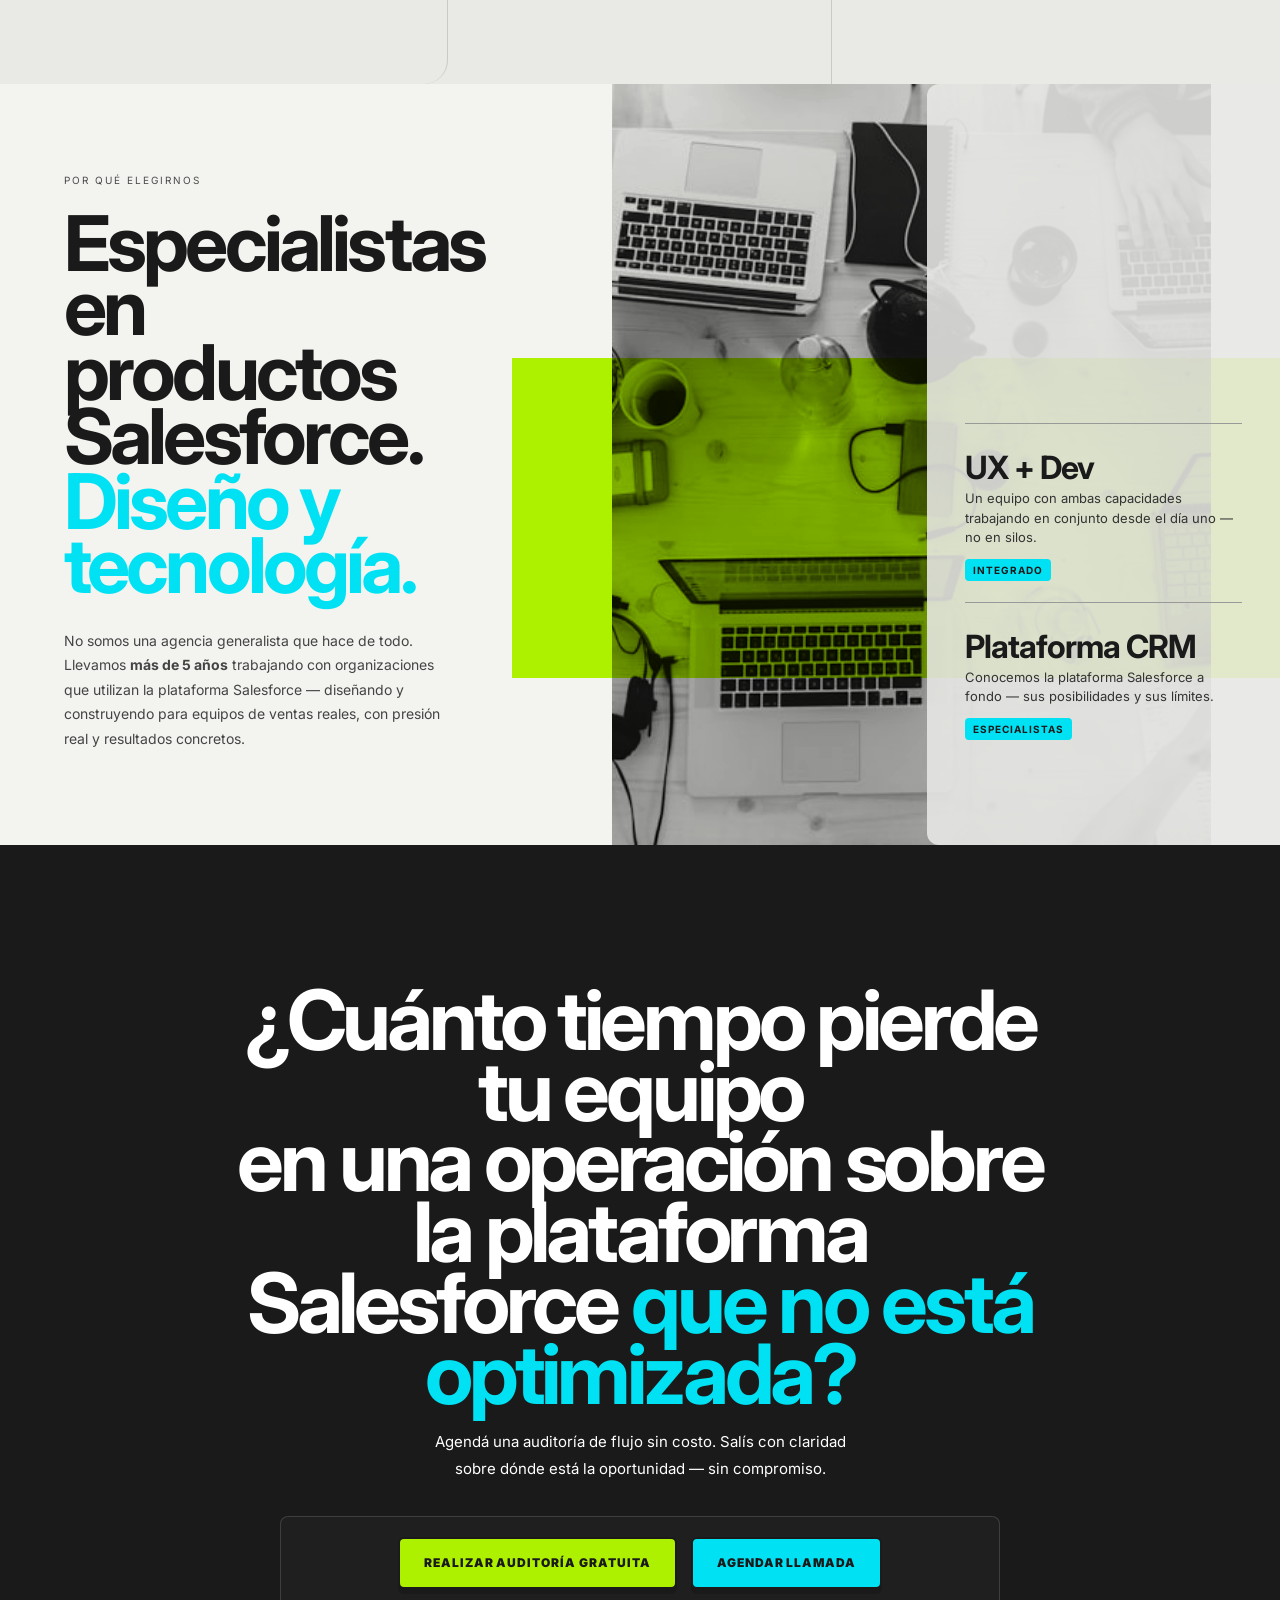
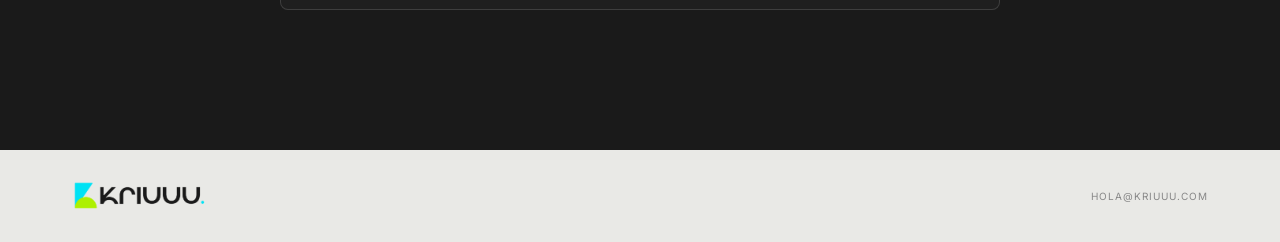
==== commit 58679ddb: "Ajustar mensajes de especialización Salesforce" ====
--- a/index.html
+++ b/index.html
@@ -37,7 +37,7 @@
         <div class="hero-copy">
           <p class="eyebrow">UX + Desarrollo · CRM</p>
           <h1>Devolvemos tiempo a tu equipo de ventas <em>optimizando su experiencia comercial.</em></h1>
-          <p class="body-copy">Tus comerciales pierden horas valiosas navegando un CRM que no fue diseñado para ellos. Nosotros lo rediseñamos e implementamos para que la plataforma Salesforce acompañe el trabajo diario y se convierta en una ventaja competitiva — no una carga.</p>
+          <p class="body-copy">Tus comerciales pierden horas valiosas navegando un CRM que no fue diseñado para ellos. Nosotros lo rediseñamos e implementamos para que la plataforma Salesforce sea una ventaja competitiva — no una carga diaria.</p>
           <div class="button-row">
             <a class="button button-teal" href="./auditoria.html">Realizar auditoría gratis →</a>
             <a class="button button-outline" href="https://calendly.com/mmartinez-kriuuu/kriuuu-auditoria-salesforce" target="_blank" rel="noopener noreferrer">Agendar llamada</a>
@@ -65,13 +65,13 @@
       <section class="services" id="servicios">
         <article><span>01</span><h3>UX estratégica</h3><p>Analizamos cómo trabaja realmente tu equipo comercial y rediseñamos cada flujo para eliminar la fricción que hace perder tiempo — y oportunidades de venta.</p></article>
         <article><span>02</span><h3>Desarrollo nativo</h3><p>Construimos soluciones con Apex, LWC y configuración avanzada sobre la plataforma Salesforce. Son sólidas, escalables y están alineadas con las mejores prácticas técnicas.</p></article>
-        <article><span>03</span><h3>Service Design</h3><p>Diseñamos el servicio completo alrededor de la operación comercial: personas, procesos y tecnología trabajando en conjunto para crear una experiencia consistente de punta a punta.</p></article>
+        <article><span>03</span><h3>Service Design</h3><p>Diseñamos el servicio completo alrededor de Salesforce: personas, procesos y tecnología trabajando en conjunto para crear una experiencia consistente de punta a punta.</p></article>
       </section>
 
       <section class="about" id="proyectos">
         <div class="about-copy">
           <p class="eyebrow">Por qué elegirnos</p>
-          <h2>Especialistas en<br />experiencias comerciales.<br /><em>Diseño y tecnología.</em></h2>
+          <h2>Especialistas en<br />productos Salesforce.<br /><em>Diseño y tecnología.</em></h2>
           <p>No somos una agencia generalista que hace de todo. Llevamos <strong>más de 5 años</strong> trabajando con organizaciones que utilizan la plataforma Salesforce — diseñando y construyendo para equipos de ventas reales, con presión real y resultados concretos.</p>
         </div>
         <div class="about-visual">
@@ -85,7 +85,7 @@
       </section>
 
       <section class="cta" id="contacto">
-        <h2>¿Cuánto tiempo pierde tu equipo<br />en una operación comercial <em>que no está optimizada?</em></h2>
+        <h2>¿Cuánto tiempo pierde tu equipo<br />en una operación sobre la plataforma Salesforce <em>que no está optimizada?</em></h2>
         <p>Agendá una auditoría de flujo sin costo. Salís con claridad sobre dónde está la oportunidad — sin compromiso.</p>
         <div class="button-row">
           <a class="button button-lime" href="./auditoria.html">Realizar auditoría gratuita</a>
